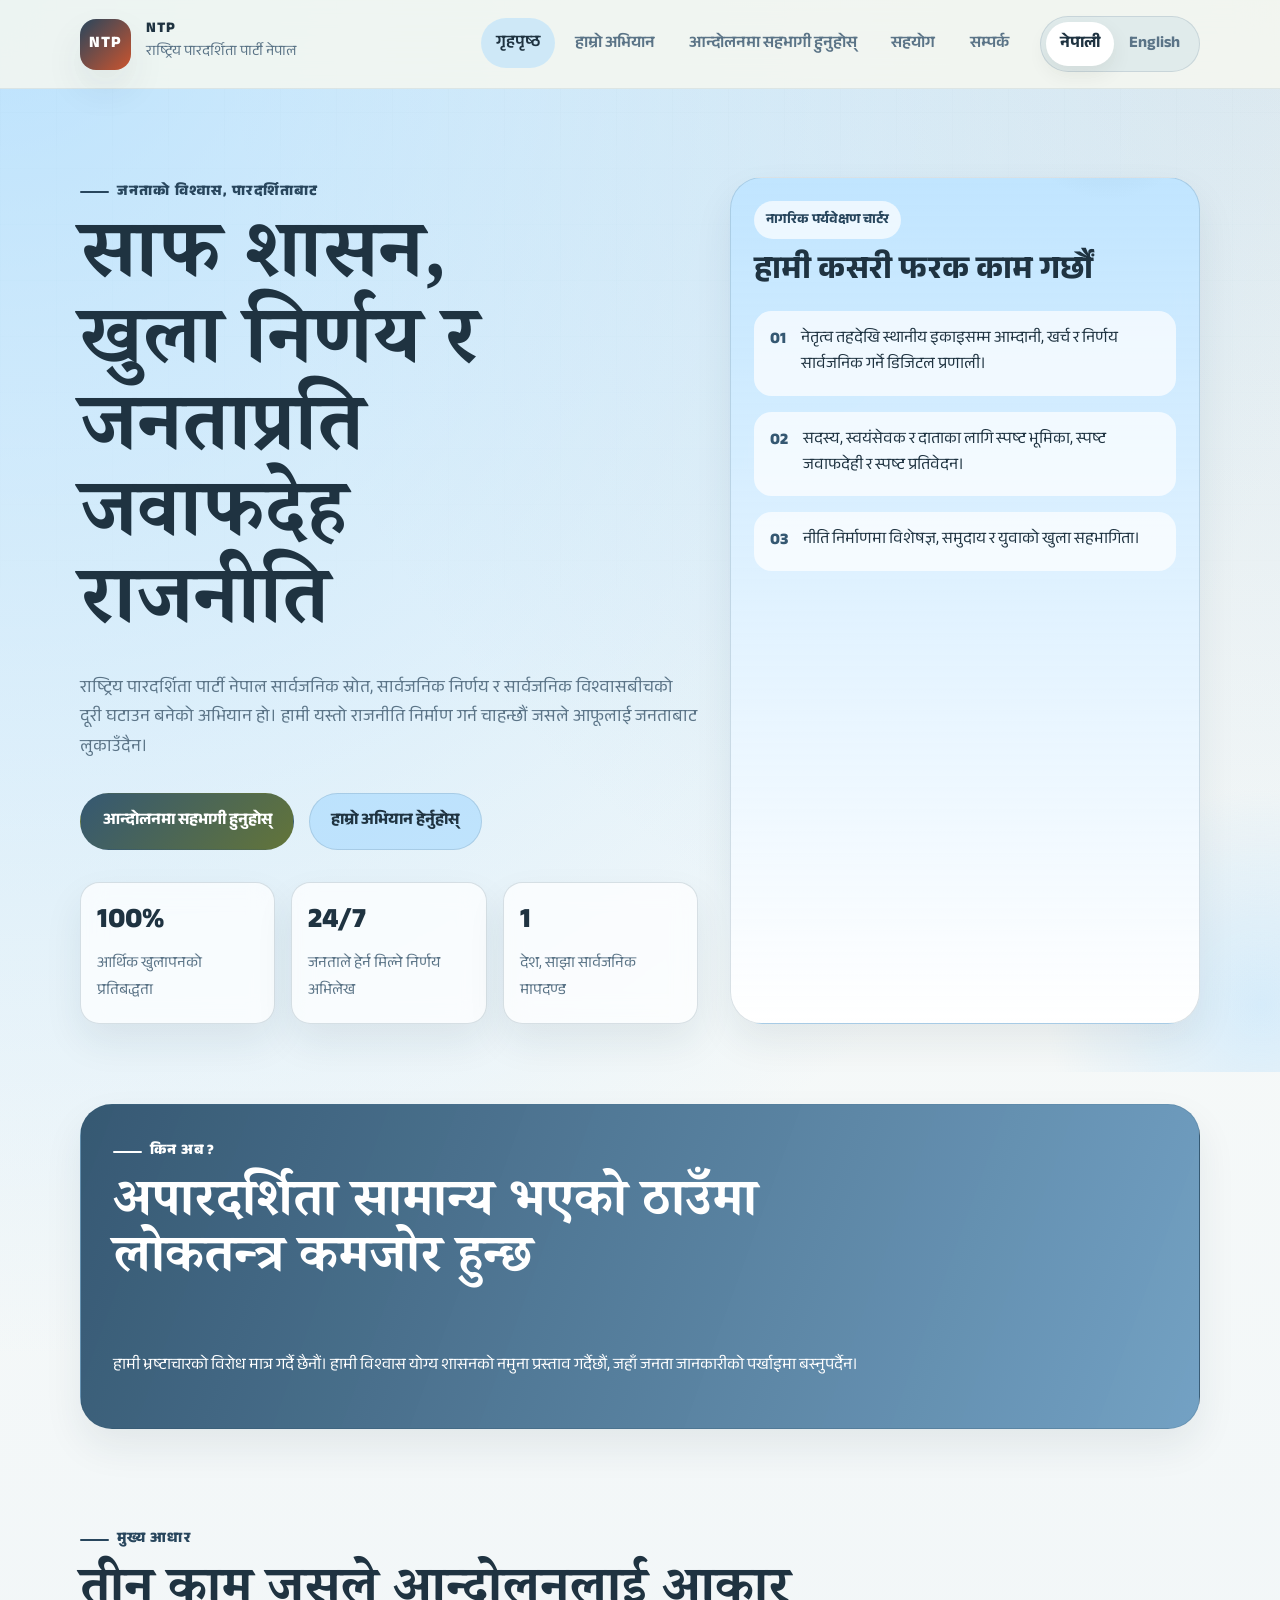
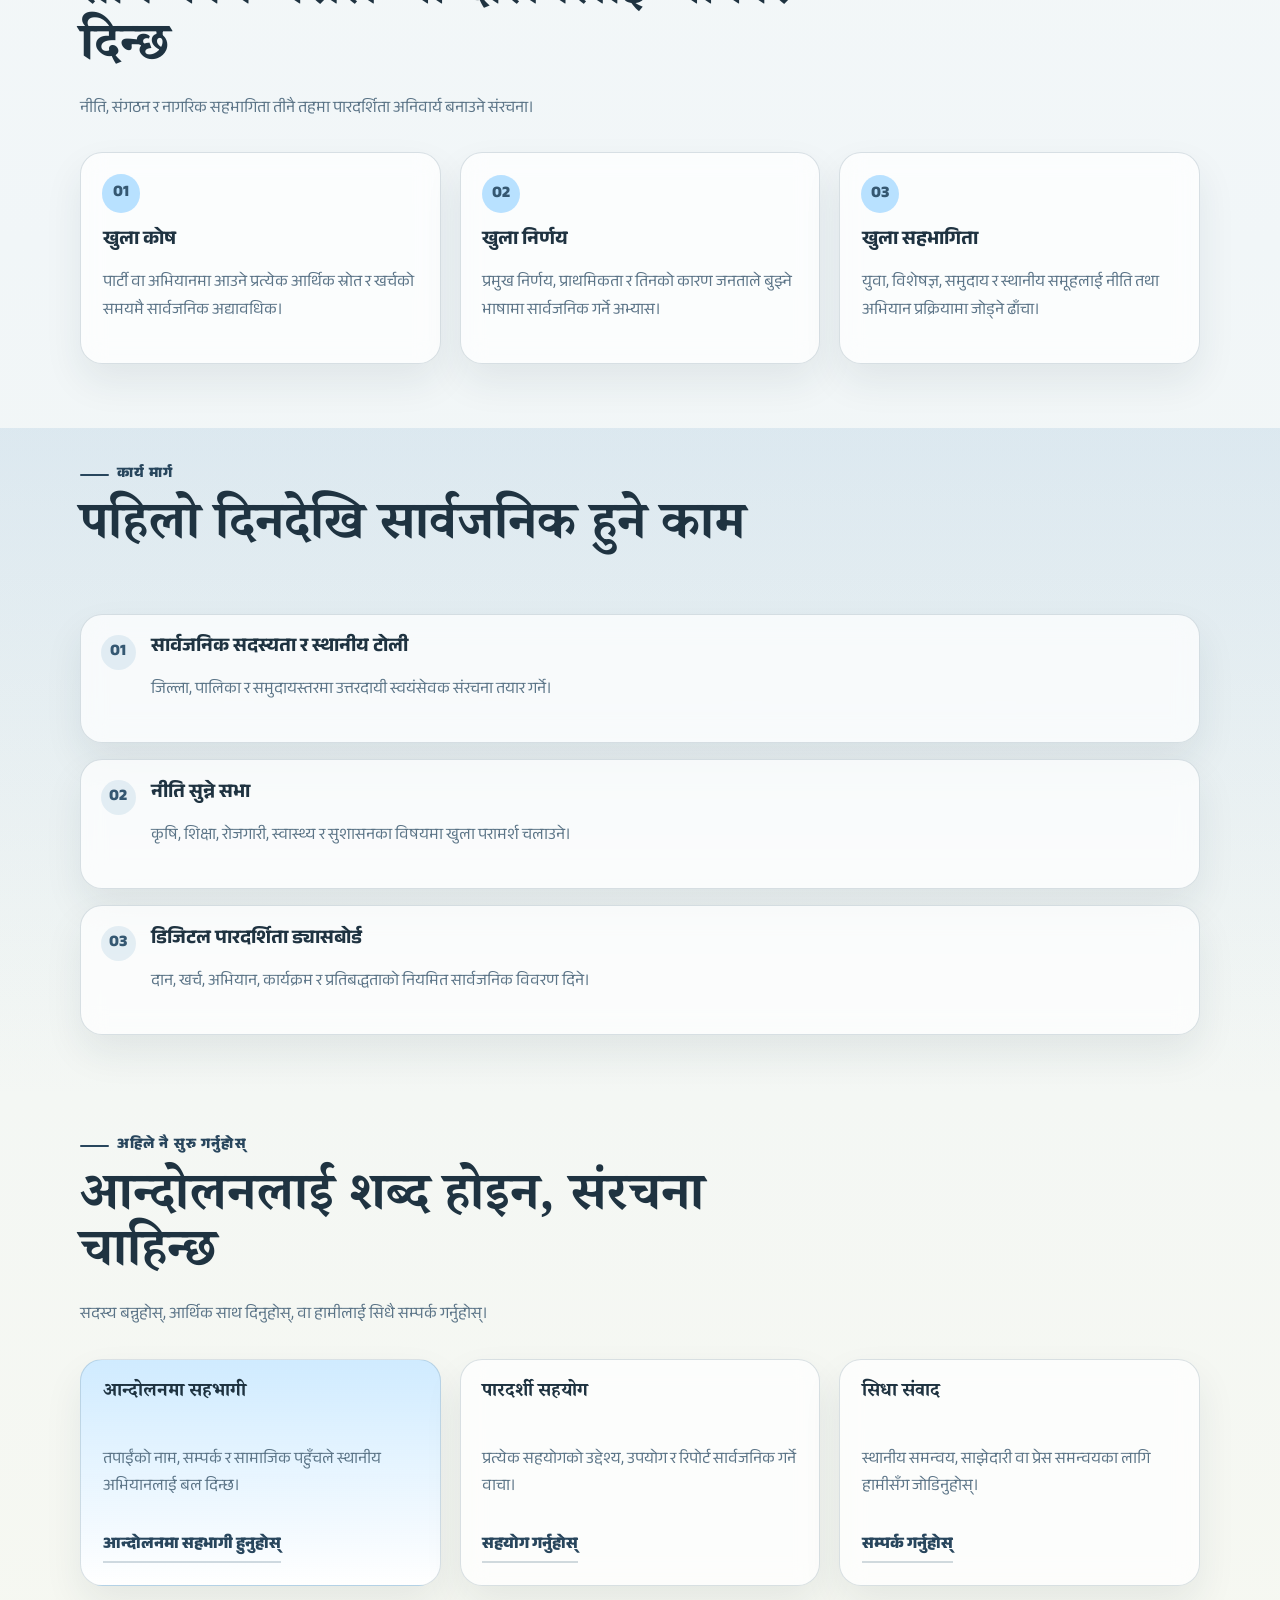
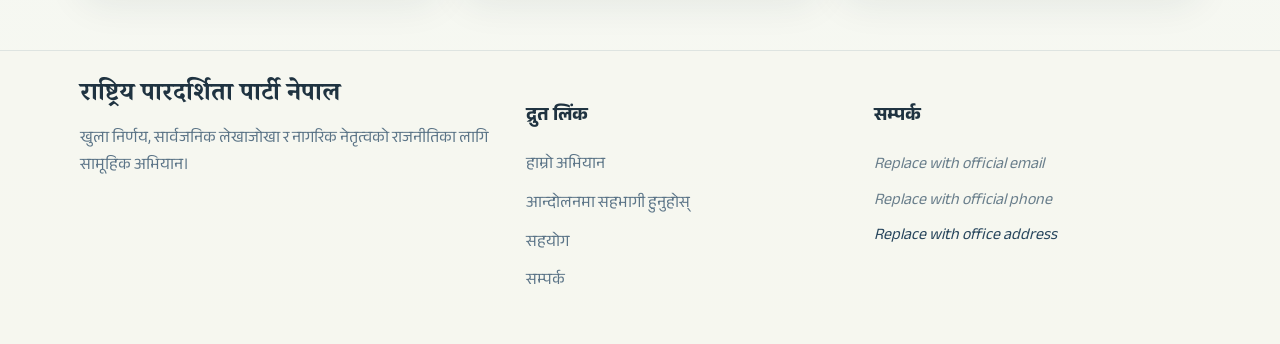
==== index.html @ 82934318 "Initial site build for National Transparency Party Nepal" ====
<!doctype html>
<html lang="ne">
  <head>
    <meta charset="utf-8">
    <meta name="viewport" content="width=device-width, initial-scale=1">
    <title>National Transparency Party Nepal</title>
    <meta
      name="description"
      content="National Transparency Party Nepal: a civic movement for transparent governance, public accountability, and citizen-led reform."
    >
    <link rel="preconnect" href="https://fonts.googleapis.com">
    <link rel="preconnect" href="https://fonts.gstatic.com" crossorigin>
    <link
      href="https://fonts.googleapis.com/css2?family=Anek+Devanagari:wght@400;500;600;700;800&family=Noto+Serif+Devanagari:wght@600;700&display=swap"
      rel="stylesheet"
    >
    <link rel="stylesheet" href="assets/css/styles.css">
    <script src="assets/js/site-config.js" defer></script>
    <script src="assets/js/site-content.js" defer></script>
    <script src="assets/js/site.js" defer></script>
  </head>
  <body data-page="home" data-page-title="pages.home">
    <header class="site-header">
      <div class="shell header-row">
        <a class="brand" href="index.html" aria-label="National Transparency Party Nepal">
          <span class="brand-mark">NTP</span>
          <span class="brand-text">
            <strong data-i18n="brand.short"></strong>
            <small data-i18n="brand.long"></small>
          </span>
        </a>

        <button
          class="nav-toggle"
          type="button"
          aria-expanded="false"
          aria-controls="site-nav"
          data-nav-toggle
        >
          <span></span>
          <span></span>
        </button>

        <nav class="site-nav" id="site-nav" aria-label="Primary">
          <a href="index.html" data-i18n="nav.home"></a>
          <a href="mission.html" data-i18n="nav.mission"></a>
          <a href="join.html" data-i18n="nav.join"></a>
          <a href="donation.html" data-i18n="nav.donation"></a>
          <a href="contact.html" data-i18n="nav.contact"></a>
        </nav>

        <div class="language-switch" aria-label="Language switcher">
          <button type="button" data-lang-switch="ne">नेपाली</button>
          <button type="button" data-lang-switch="en">English</button>
        </div>
      </div>
    </header>

    <main>
      <section class="hero hero-home">
        <div class="shell hero-grid">
          <div class="hero-copy">
            <span class="eyebrow" data-i18n="home.hero.kicker"></span>
            <h1 data-i18n="home.hero.title"></h1>
            <p class="hero-text" data-i18n="home.hero.description"></p>
            <div class="button-row">
              <a class="button button-primary" href="join.html" data-i18n="actions.join"></a>
              <a class="button button-secondary" href="mission.html" data-i18n="actions.mission"></a>
            </div>

            <div class="stat-grid">
              <article class="stat-card">
                <strong data-i18n="home.hero.statOneValue"></strong>
                <span data-i18n="home.hero.statOneLabel"></span>
              </article>
              <article class="stat-card">
                <strong data-i18n="home.hero.statTwoValue"></strong>
                <span data-i18n="home.hero.statTwoLabel"></span>
              </article>
              <article class="stat-card">
                <strong data-i18n="home.hero.statThreeValue"></strong>
                <span data-i18n="home.hero.statThreeLabel"></span>
              </article>
            </div>
          </div>

          <aside class="hero-panel">
            <span class="panel-tag" data-i18n="home.hero.panelLabel"></span>
            <h2 data-i18n="home.hero.panelTitle"></h2>
            <div class="panel-list">
              <div class="panel-item">
                <span class="panel-index">01</span>
                <p data-i18n="home.hero.panelItemOne"></p>
              </div>
              <div class="panel-item">
                <span class="panel-index">02</span>
                <p data-i18n="home.hero.panelItemTwo"></p>
              </div>
              <div class="panel-item">
                <span class="panel-index">03</span>
                <p data-i18n="home.hero.panelItemThree"></p>
              </div>
            </div>
          </aside>
        </div>
      </section>

      <section class="section manifesto-strip">
        <div class="shell manifesto-card">
          <div class="section-heading compact">
            <span class="eyebrow" data-i18n="home.manifesto.kicker"></span>
            <h2 data-i18n="home.manifesto.title"></h2>
          </div>
          <p class="manifesto-text" data-i18n="home.manifesto.description"></p>
        </div>
      </section>

      <section class="section">
        <div class="shell">
          <div class="section-heading">
            <span class="eyebrow" data-i18n="home.pillars.kicker"></span>
            <h2 data-i18n="home.pillars.title"></h2>
            <p data-i18n="home.pillars.description"></p>
          </div>

          <div class="card-grid">
            <article class="info-card">
              <span class="card-badge">01</span>
              <h3 data-i18n="home.pillars.cardOneTitle"></h3>
              <p data-i18n="home.pillars.cardOneDescription"></p>
            </article>
            <article class="info-card">
              <span class="card-badge">02</span>
              <h3 data-i18n="home.pillars.cardTwoTitle"></h3>
              <p data-i18n="home.pillars.cardTwoDescription"></p>
            </article>
            <article class="info-card">
              <span class="card-badge">03</span>
              <h3 data-i18n="home.pillars.cardThreeTitle"></h3>
              <p data-i18n="home.pillars.cardThreeDescription"></p>
            </article>
          </div>
        </div>
      </section>

      <section class="section section-soft">
        <div class="shell roadmap-layout">
          <div class="section-heading compact">
            <span class="eyebrow" data-i18n="home.roadmap.kicker"></span>
            <h2 data-i18n="home.roadmap.title"></h2>
          </div>

          <div class="timeline">
            <article class="timeline-step">
              <span class="timeline-index">01</span>
              <h3 data-i18n="home.roadmap.stepOneTitle"></h3>
              <p data-i18n="home.roadmap.stepOneDescription"></p>
            </article>
            <article class="timeline-step">
              <span class="timeline-index">02</span>
              <h3 data-i18n="home.roadmap.stepTwoTitle"></h3>
              <p data-i18n="home.roadmap.stepTwoDescription"></p>
            </article>
            <article class="timeline-step">
              <span class="timeline-index">03</span>
              <h3 data-i18n="home.roadmap.stepThreeTitle"></h3>
              <p data-i18n="home.roadmap.stepThreeDescription"></p>
            </article>
          </div>
        </div>
      </section>

      <section class="section">
        <div class="shell">
          <div class="section-heading compact">
            <span class="eyebrow" data-i18n="home.cta.kicker"></span>
            <h2 data-i18n="home.cta.title"></h2>
            <p data-i18n="home.cta.description"></p>
          </div>

          <div class="cta-grid">
            <article class="cta-card cta-card-primary">
              <h3 data-i18n="home.cta.joinTitle"></h3>
              <p data-i18n="home.cta.joinDescription"></p>
              <a href="join.html" data-i18n="actions.join"></a>
            </article>
            <article class="cta-card">
              <h3 data-i18n="home.cta.donationTitle"></h3>
              <p data-i18n="home.cta.donationDescription"></p>
              <a href="donation.html" data-i18n="actions.donate"></a>
            </article>
            <article class="cta-card">
              <h3 data-i18n="home.cta.contactTitle"></h3>
              <p data-i18n="home.cta.contactDescription"></p>
              <a href="contact.html" data-i18n="actions.contact"></a>
            </article>
          </div>
        </div>
      </section>
    </main>

    <footer class="site-footer">
      <div class="shell footer-grid">
        <div>
          <h2 data-i18n="brand.long"></h2>
          <p data-i18n="footer.tagline"></p>
        </div>

        <div>
          <h3 data-i18n="footer.quickLinksTitle"></h3>
          <ul class="footer-links">
            <li><a href="mission.html" data-i18n="nav.mission"></a></li>
            <li><a href="join.html" data-i18n="nav.join"></a></li>
            <li><a href="donation.html" data-i18n="nav.donation"></a></li>
            <li><a href="contact.html" data-i18n="nav.contact"></a></li>
          </ul>
        </div>

        <div>
          <h3 data-i18n="footer.contactTitle"></h3>
          <ul class="footer-links footer-links-compact">
            <li>
              <a href="#" data-config="organization.email" data-config-type="email"></a>
            </li>
            <li>
              <a href="#" data-config="organization.phone" data-config-type="tel"></a>
            </li>
            <li>
              <span data-config="organization.address"></span>
            </li>
          </ul>
        </div>
      </div>
    </footer>
  </body>
</html>
---- assets/css/styles.css ----
:root {
  --primary: #355872;
  --secondary: #7aaace;
  --accent-gold: #9cd5ff;
  --accent-red: #28465d;
  --ink: #1f3341;
  --muted: #5b7487;
  --surface: #f7f8f0;
  --surface-soft: #eef5f8;
  --surface-strong: #dfeef7;
  --border: rgba(53, 88, 114, 0.18);
  --shadow: 0 24px 60px rgba(31, 51, 65, 0.12);
  --shadow-soft: 0 18px 38px rgba(31, 51, 65, 0.08);
  --radius-xl: 32px;
  --radius-lg: 22px;
  --radius-md: 16px;
  --radius-sm: 12px;
  --shell-width: min(1120px, calc(100% - 2rem));
}

*,
*::before,
*::after {
  box-sizing: border-box;
}

html {
  scroll-behavior: smooth;
}

body {
  margin: 0;
  min-height: 100vh;
  font-family: "Anek Devanagari", sans-serif;
  color: var(--ink);
  background:
    radial-gradient(circle at top left, rgba(156, 213, 255, 0.66), transparent 36%),
    radial-gradient(circle at top right, rgba(122, 170, 206, 0.24), transparent 28%),
    linear-gradient(180deg, #fbfcf9 0%, #f1f6f8 52%, #f7f8f0 100%);
}

body::before {
  content: "";
  position: fixed;
  inset: 0;
  pointer-events: none;
  background-image:
    linear-gradient(rgba(53, 88, 114, 0.035) 1px, transparent 1px),
    linear-gradient(90deg, rgba(53, 88, 114, 0.035) 1px, transparent 1px);
  background-size: 56px 56px;
  mask-image: linear-gradient(180deg, rgba(0, 0, 0, 0.35), transparent 78%);
}

img {
  max-width: 100%;
  display: block;
}

a {
  color: inherit;
  text-decoration: none;
}

button,
input,
textarea,
select {
  font: inherit;
}

.shell {
  width: var(--shell-width);
  margin: 0 auto;
}

.site-header {
  position: sticky;
  top: 0;
  z-index: 30;
  backdrop-filter: blur(18px);
  background: rgba(247, 248, 240, 0.82);
  border-bottom: 1px solid rgba(53, 88, 114, 0.1);
}

.header-row {
  display: flex;
  align-items: center;
  justify-content: space-between;
  gap: 1rem;
  padding: 1rem 0;
}

.brand {
  display: inline-flex;
  align-items: center;
  gap: 0.9rem;
  min-width: 0;
}

.brand-mark {
  display: inline-grid;
  place-items: center;
  width: 3.2rem;
  height: 3.2rem;
  border-radius: 1rem;
  color: white;
  font-weight: 800;
  letter-spacing: 0.08em;
  background:
    linear-gradient(135deg, var(--accent-red), #cb542e),
    var(--accent-red);
  box-shadow: var(--shadow-soft);
}

.brand-text {
  display: grid;
  gap: 0.12rem;
}

.brand-text strong {
  font-size: 0.92rem;
  font-weight: 800;
  line-height: 1;
  letter-spacing: 0.08em;
}

.brand-text small {
  color: var(--muted);
  font-size: 0.9rem;
}

.site-nav {
  display: flex;
  align-items: center;
  gap: 0.25rem;
  margin-left: auto;
}

.site-nav a {
  padding: 0.72rem 0.95rem;
  border-radius: 999px;
  color: var(--muted);
  font-weight: 600;
  transition: background-color 160ms ease, color 160ms ease, transform 160ms ease;
}

.site-nav a:hover,
.site-nav a:focus-visible,
.site-nav a.is-current {
  color: var(--ink);
  background: rgba(156, 213, 255, 0.4);
  transform: translateY(-1px);
}

.language-switch {
  display: inline-flex;
  padding: 0.3rem;
  border-radius: 999px;
  background: rgba(122, 170, 206, 0.14);
  border: 1px solid rgba(53, 88, 114, 0.14);
}

.language-switch button {
  border: 0;
  border-radius: 999px;
  padding: 0.55rem 0.9rem;
  background: transparent;
  color: var(--muted);
  cursor: pointer;
  font-weight: 700;
  transition: background-color 160ms ease, color 160ms ease;
}

.language-switch button.is-active {
  background: white;
  color: var(--ink);
  box-shadow: 0 8px 20px rgba(34, 40, 18, 0.08);
}

.nav-toggle {
  display: none;
  width: 3rem;
  height: 3rem;
  padding: 0;
  border: 0;
  border-radius: 999px;
  background: rgba(122, 170, 206, 0.18);
  cursor: pointer;
}

.nav-toggle span {
  display: block;
  width: 1.15rem;
  height: 2px;
  margin: 0.34rem auto;
  background: var(--ink);
  border-radius: 999px;
}

.hero,
.page-hero {
  position: relative;
  overflow: clip;
}

.hero::before,
.page-hero::before {
  content: "";
  position: absolute;
  inset: auto -16% -16% auto;
  width: 28rem;
  height: 28rem;
  border-radius: 50%;
  background: radial-gradient(circle, rgba(156, 213, 255, 0.34) 0%, transparent 68%);
}

.hero-home {
  padding: 5.5rem 0 3rem;
}

.hero-grid {
  display: grid;
  grid-template-columns: minmax(0, 1.25fr) minmax(280px, 0.95fr);
  align-items: stretch;
  gap: 2rem;
}

.hero-copy,
.hero-panel,
.manifesto-card,
.callout-banner,
.promise-panel,
.detail-panel,
.contact-sidebar,
.form-shell {
  position: relative;
  z-index: 1;
}

.eyebrow {
  display: inline-flex;
  align-items: center;
  gap: 0.5rem;
  margin-bottom: 1rem;
  color: var(--accent-red);
  font-size: 0.9rem;
  font-weight: 800;
  letter-spacing: 0.08em;
  text-transform: uppercase;
}

.eyebrow::before {
  content: "";
  width: 1.8rem;
  height: 2px;
  border-radius: 999px;
  background: currentColor;
}

.hero h1,
.page-hero h1,
.section-heading h2,
.manifesto-card h2,
.cta-card h3,
.callout-banner h2,
.site-footer h2,
.detail-panel h2,
.promise-panel h2 {
  margin: 0;
  font-family: "Noto Serif Devanagari", serif;
  font-weight: 700;
  line-height: 1.06;
}

.hero h1 {
  max-width: 11ch;
  font-size: clamp(2.9rem, 7vw, 5.1rem);
}

.hero-text,
.page-hero p,
.section-heading p,
.info-card p,
.timeline-step p,
.cta-card p,
.pledge-card p,
.detail-item p,
.detail-item a,
.mini-list p,
.form-note,
.status-message,
.site-footer p,
.footer-links a,
.footer-links span {
  color: var(--muted);
  line-height: 1.72;
}

.hero-text {
  max-width: 62ch;
  margin: 1.35rem 0 0;
  font-size: 1.08rem;
}

.button-row,
.form-actions {
  display: flex;
  flex-wrap: wrap;
  gap: 0.9rem;
  align-items: center;
  margin-top: 1.8rem;
}

.button {
  display: inline-flex;
  align-items: center;
  justify-content: center;
  min-height: 3.25rem;
  padding: 0.9rem 1.35rem;
  border-radius: 999px;
  border: 1px solid transparent;
  font-weight: 700;
  transition: transform 180ms ease, box-shadow 180ms ease, background-color 180ms ease;
}

.button:hover,
.button:focus-visible {
  transform: translateY(-2px);
  box-shadow: 0 14px 28px rgba(42, 44, 28, 0.14);
}

.button-primary {
  color: white;
  background: linear-gradient(135deg, var(--primary), #637539);
}

.button-secondary {
  color: var(--ink);
  background: rgba(156, 213, 255, 0.52);
  border-color: rgba(53, 88, 114, 0.16);
}

.stat-grid {
  display: grid;
  grid-template-columns: repeat(3, minmax(0, 1fr));
  gap: 1rem;
  margin-top: 2rem;
}

.stat-card,
.hero-panel,
.manifesto-card,
.info-card,
.timeline-step,
.cta-card,
.pledge-card,
.detail-panel,
.contact-sidebar,
.callout-banner,
.join-form,
.form-note-card {
  background: rgba(255, 255, 255, 0.72);
  border: 1px solid var(--border);
  box-shadow: var(--shadow-soft);
  backdrop-filter: blur(12px);
}

.stat-card {
  padding: 1rem 1rem 1.1rem;
  border-radius: 1.2rem;
}

.stat-card strong {
  display: block;
  margin-bottom: 0.28rem;
  font-size: 1.75rem;
  font-weight: 800;
}

.stat-card span {
  color: var(--muted);
  font-size: 0.95rem;
}

.hero-panel {
  border-radius: var(--radius-xl);
  padding: 1.45rem;
  overflow: hidden;
  background:
    linear-gradient(180deg, rgba(156, 213, 255, 0.62), rgba(255, 255, 255, 0.92)),
    rgba(255, 255, 255, 0.92);
}

.hero-panel::after {
  content: "";
  position: absolute;
  inset: -20% auto auto 60%;
  width: 12rem;
  height: 12rem;
  border-radius: 50%;
  background: radial-gradient(circle, rgba(53, 88, 114, 0.14) 0%, transparent 70%);
}

.panel-tag {
  display: inline-flex;
  padding: 0.45rem 0.75rem;
  border-radius: 999px;
  background: rgba(255, 255, 255, 0.68);
  color: var(--accent-red);
  font-size: 0.85rem;
  font-weight: 700;
}

.hero-panel h2 {
  margin: 1rem 0 1.2rem;
  font-size: 2rem;
  line-height: 1.15;
}

.panel-list {
  display: grid;
  gap: 1rem;
}

.panel-item {
  display: grid;
  grid-template-columns: auto 1fr;
  gap: 0.9rem;
  align-items: start;
  padding: 1rem;
  border-radius: 1.1rem;
  background: rgba(255, 255, 255, 0.7);
}

.panel-index {
  color: var(--primary);
  font-weight: 800;
}

.panel-item p {
  margin: 0;
  line-height: 1.65;
}

.section,
.page-hero {
  padding: 2rem 0 4rem;
}

.page-hero {
  padding-top: 4.5rem;
}

.page-hero-shell {
  max-width: 760px;
}

.page-hero h1 {
  font-size: clamp(2.6rem, 6vw, 4.35rem);
}

.page-hero p {
  margin-top: 1.2rem;
  font-size: 1.06rem;
}

.manifesto-card,
.callout-banner,
.promise-panel {
  border-radius: var(--radius-xl);
  padding: clamp(1.4rem, 3vw, 2rem);
}

.manifesto-card {
  display: grid;
  gap: 1rem;
  background:
    linear-gradient(110deg, rgba(53, 88, 114, 0.95), rgba(122, 170, 206, 0.88)),
    rgba(53, 88, 114, 0.92);
  color: white;
}

.manifesto-card .eyebrow,
.manifesto-card .manifesto-text,
.manifesto-card h2 {
  color: white;
}

.section-soft {
  background:
    linear-gradient(180deg, rgba(122, 170, 206, 0.18), rgba(255, 255, 255, 0)),
    transparent;
}

.section-heading {
  max-width: 760px;
  margin-bottom: 1.8rem;
}

.section-heading.compact {
  max-width: 680px;
}

.section-heading h2 {
  font-size: clamp(2rem, 5vw, 3.3rem);
}

.card-grid,
.cta-grid,
.promise-grid,
.social-grid {
  display: grid;
  gap: 1.2rem;
}

.card-grid {
  grid-template-columns: repeat(3, minmax(0, 1fr));
}

.card-grid-wide {
  grid-template-columns: repeat(2, minmax(0, 1fr));
}

.info-card,
.cta-card,
.pledge-card {
  border-radius: var(--radius-lg);
  padding: 1.35rem;
}

.card-badge {
  display: inline-grid;
  place-items: center;
  width: 2.4rem;
  height: 2.4rem;
  margin-bottom: 1rem;
  border-radius: 999px;
  background: rgba(156, 213, 255, 0.7);
  color: var(--primary);
  font-weight: 800;
}

.info-card h3,
.timeline-step h3,
.cta-card h3,
.pledge-card h3,
.detail-panel h3,
.contact-sidebar h3,
.form-note-card h3 {
  margin: 0 0 0.65rem;
  font-size: 1.2rem;
  line-height: 1.3;
}

.roadmap-layout {
  display: grid;
  gap: 1.6rem;
}

.timeline {
  display: grid;
  gap: 1rem;
}

.timeline-step {
  position: relative;
  border-radius: var(--radius-lg);
  padding: 1.35rem 1.35rem 1.35rem 4.4rem;
}

.timeline-index {
  position: absolute;
  top: 1.25rem;
  left: 1.25rem;
  display: inline-grid;
  place-items: center;
  width: 2.2rem;
  height: 2.2rem;
  border-radius: 999px;
  background: rgba(122, 170, 206, 0.18);
  color: var(--primary);
  font-weight: 800;
}

.cta-grid {
  grid-template-columns: repeat(3, minmax(0, 1fr));
}

.cta-card {
  display: grid;
  gap: 0.9rem;
  align-content: start;
}

.cta-card a {
  width: fit-content;
  padding-bottom: 0.12rem;
  border-bottom: 2px solid rgba(53, 88, 114, 0.22);
  color: var(--accent-red);
  font-weight: 800;
}

.cta-card-primary {
  background:
    linear-gradient(180deg, rgba(156, 213, 255, 0.48), rgba(255, 255, 255, 0.92)),
    white;
}

.promise-grid {
  grid-template-columns: repeat(3, minmax(0, 1fr));
  margin-top: 1.5rem;
}

.pledge-card {
  background: rgba(255, 253, 246, 0.76);
}

.callout-banner {
  display: grid;
  grid-template-columns: minmax(0, 1fr) auto;
  align-items: center;
  gap: 1.5rem;
}

.contact-grid {
  display: grid;
  grid-template-columns: minmax(0, 1.1fr) minmax(280px, 0.85fr);
  gap: 1.25rem;
}

.detail-panel,
.contact-sidebar {
  border-radius: var(--radius-xl);
  padding: 1.45rem;
}

.detail-list,
.mini-list {
  display: grid;
  gap: 1rem;
}

.detail-item {
  padding: 1rem 0;
  border-bottom: 1px solid rgba(53, 88, 114, 0.12);
}

.detail-item:last-child {
  border-bottom: 0;
  padding-bottom: 0;
}

.detail-item span,
.mini-list strong {
  display: block;
  margin-bottom: 0.35rem;
  color: var(--ink);
  font-weight: 700;
}

.detail-item a,
.social-grid a {
  color: var(--accent-red);
  font-weight: 700;
}

.social-grid {
  grid-template-columns: repeat(2, minmax(0, 1fr));
  margin-top: 1rem;
}

.social-grid a {
  display: inline-flex;
  align-items: center;
  justify-content: center;
  min-height: 3rem;
  border-radius: 999px;
  padding: 0.75rem 1rem;
  background: rgba(156, 213, 255, 0.34);
  border: 1px solid rgba(53, 88, 114, 0.14);
}

.info-card-accent {
  background:
    linear-gradient(180deg, rgba(156, 213, 255, 0.56), rgba(255, 255, 255, 0.88)),
    white;
}

.form-shell {
  display: grid;
  grid-template-columns: minmax(0, 1.25fr) minmax(280px, 0.82fr);
  gap: 1.2rem;
  align-items: start;
  border-radius: var(--radius-xl);
  padding: clamp(1.3rem, 3vw, 2rem);
}

.join-form {
  border-radius: var(--radius-lg);
  padding: 1.35rem;
}

.field-grid {
  display: grid;
  grid-template-columns: repeat(2, minmax(0, 1fr));
  gap: 1rem;
}

.field {
  display: grid;
  gap: 0.5rem;
}

.field span,
.consent-row span {
  font-weight: 700;
}

.field input {
  width: 100%;
  min-height: 3.25rem;
  padding: 0.9rem 1rem;
  border-radius: var(--radius-sm);
  border: 1px solid rgba(53, 88, 114, 0.24);
  background: rgba(255, 255, 255, 0.88);
  transition: border-color 140ms ease, box-shadow 140ms ease, background-color 140ms ease;
}

.field input:focus,
.field input:focus-visible {
  outline: none;
  border-color: rgba(53, 88, 114, 0.55);
  box-shadow: 0 0 0 4px rgba(156, 213, 255, 0.28);
  background: white;
}

.consent-row {
  display: flex;
  align-items: flex-start;
  gap: 0.75rem;
  margin-top: 1.15rem;
}

.consent-row input {
  margin-top: 0.28rem;
}

.form-note {
  margin: 0;
  max-width: 30rem;
}

.status-message {
  min-height: 1.5rem;
  margin: 1rem 0 0;
  font-weight: 600;
}

.status-message[data-state="success"] {
  color: #25613d;
}

.status-message[data-state="error"] {
  color: var(--accent-red);
}

.status-message[data-state="loading"] {
  color: var(--primary);
}

.form-note-card {
  border-radius: var(--radius-lg);
  padding: 1.35rem;
}

.placeholder-value {
  color: var(--accent-red) !important;
  font-style: italic;
}

.is-disabled-link {
  opacity: 0.68;
  pointer-events: none;
}

.site-footer {
  padding: 2rem 0 3rem;
  border-top: 1px solid rgba(53, 88, 114, 0.12);
  background: rgba(247, 248, 240, 0.9);
}

.footer-grid {
  display: grid;
  grid-template-columns: minmax(0, 1.3fr) repeat(2, minmax(220px, 1fr));
  gap: 1.4rem;
}

.site-footer h2 {
  font-size: 1.6rem;
}

.footer-links {
  display: grid;
  gap: 0.7rem;
  padding: 0;
  margin: 1rem 0 0;
  list-style: none;
}

.footer-links-compact {
  gap: 0.5rem;
}

@media (max-width: 980px) {
  .header-row {
    flex-wrap: wrap;
  }

  .nav-toggle {
    display: inline-block;
    margin-left: auto;
  }

  .site-nav {
    display: none;
    width: 100%;
    margin-left: 0;
    padding-top: 0.35rem;
    flex-direction: column;
    align-items: stretch;
  }

  body.nav-open .site-nav {
    display: flex;
  }

  .site-nav a {
    padding: 0.8rem 1rem;
  }

  .language-switch {
    margin-left: auto;
  }

  .hero-grid,
  .contact-grid,
  .form-shell,
  .callout-banner,
  .footer-grid {
    grid-template-columns: 1fr;
  }

  .card-grid,
  .cta-grid,
  .promise-grid {
    grid-template-columns: repeat(2, minmax(0, 1fr));
  }
}

@media (max-width: 720px) {
  .hero-home {
    padding-top: 4.5rem;
  }

  .hero h1 {
    max-width: 12ch;
  }

  .stat-grid,
  .card-grid,
  .card-grid-wide,
  .cta-grid,
  .promise-grid,
  .field-grid,
  .social-grid {
    grid-template-columns: 1fr;
  }

  .callout-banner {
    align-items: start;
  }

  .header-row {
    gap: 0.75rem;
  }

  .brand {
    width: 100%;
  }

  .language-switch {
    order: 4;
    margin-left: 0;
  }
}
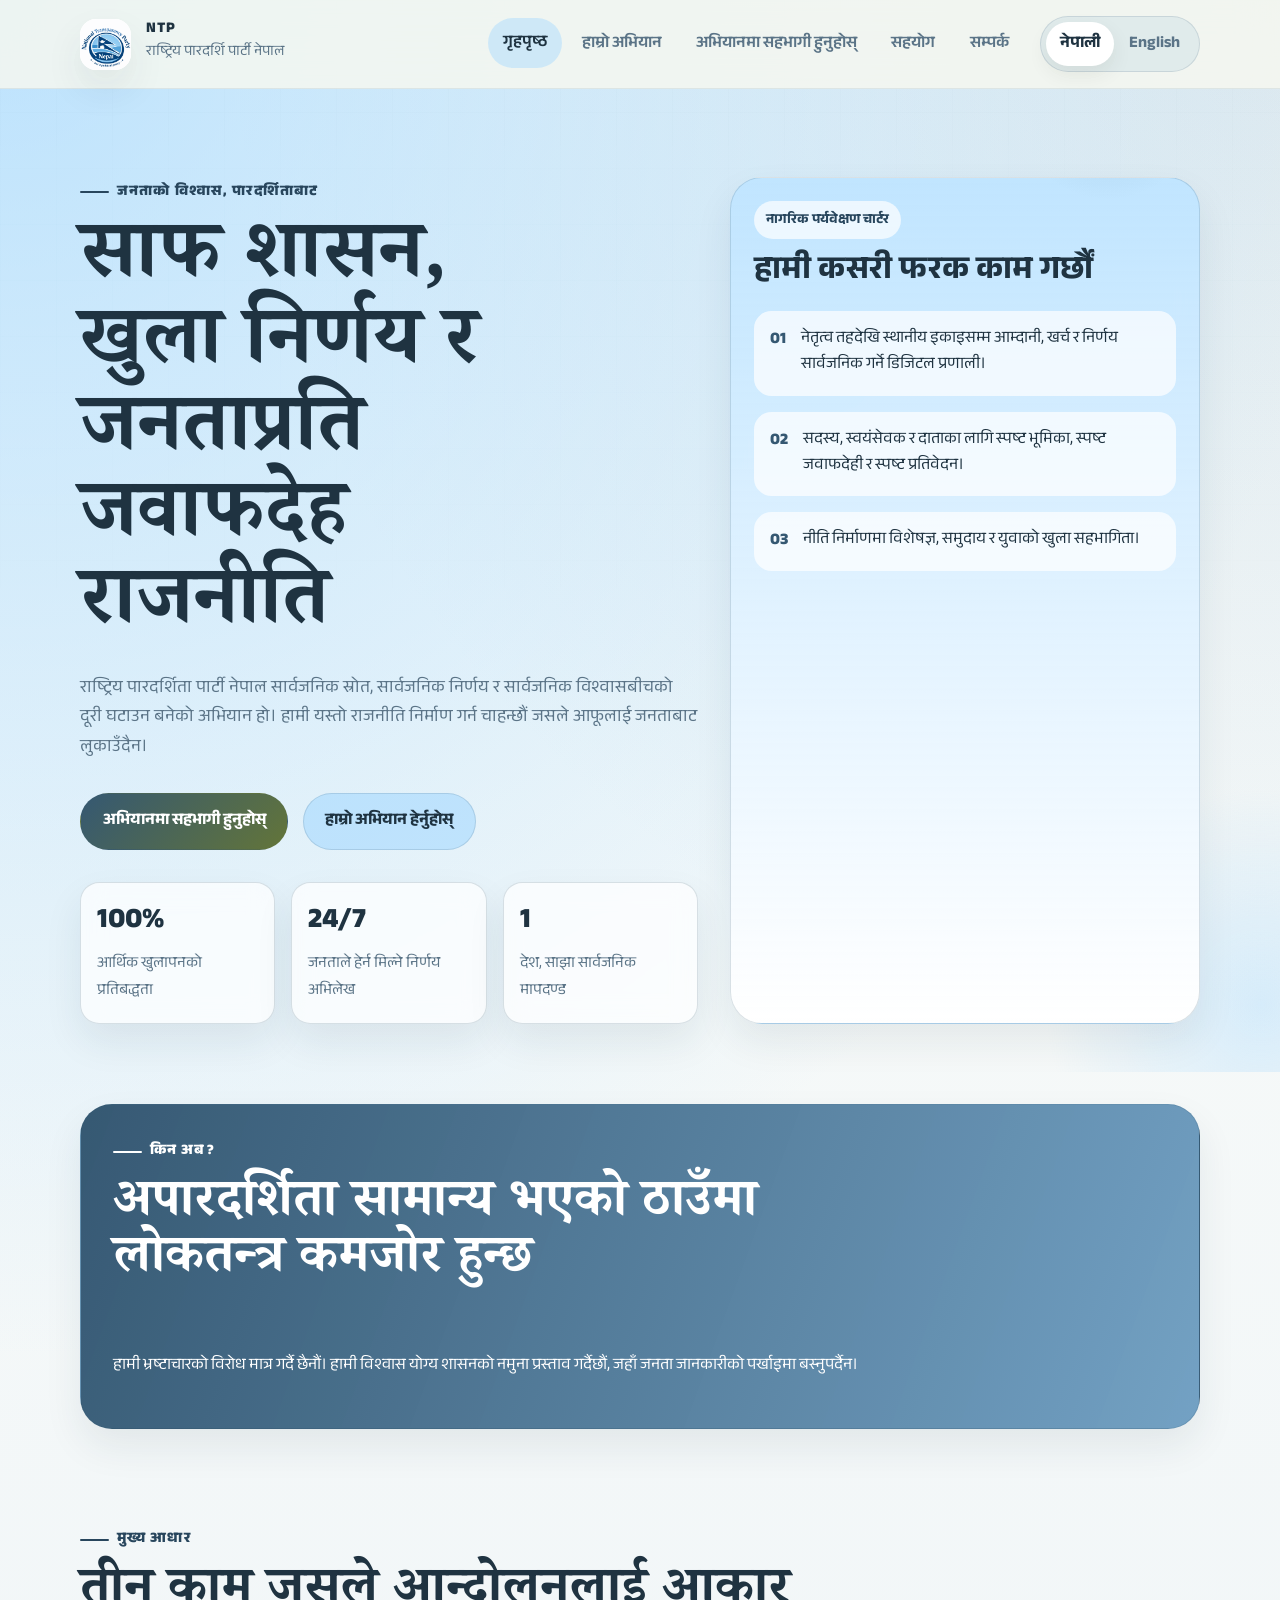
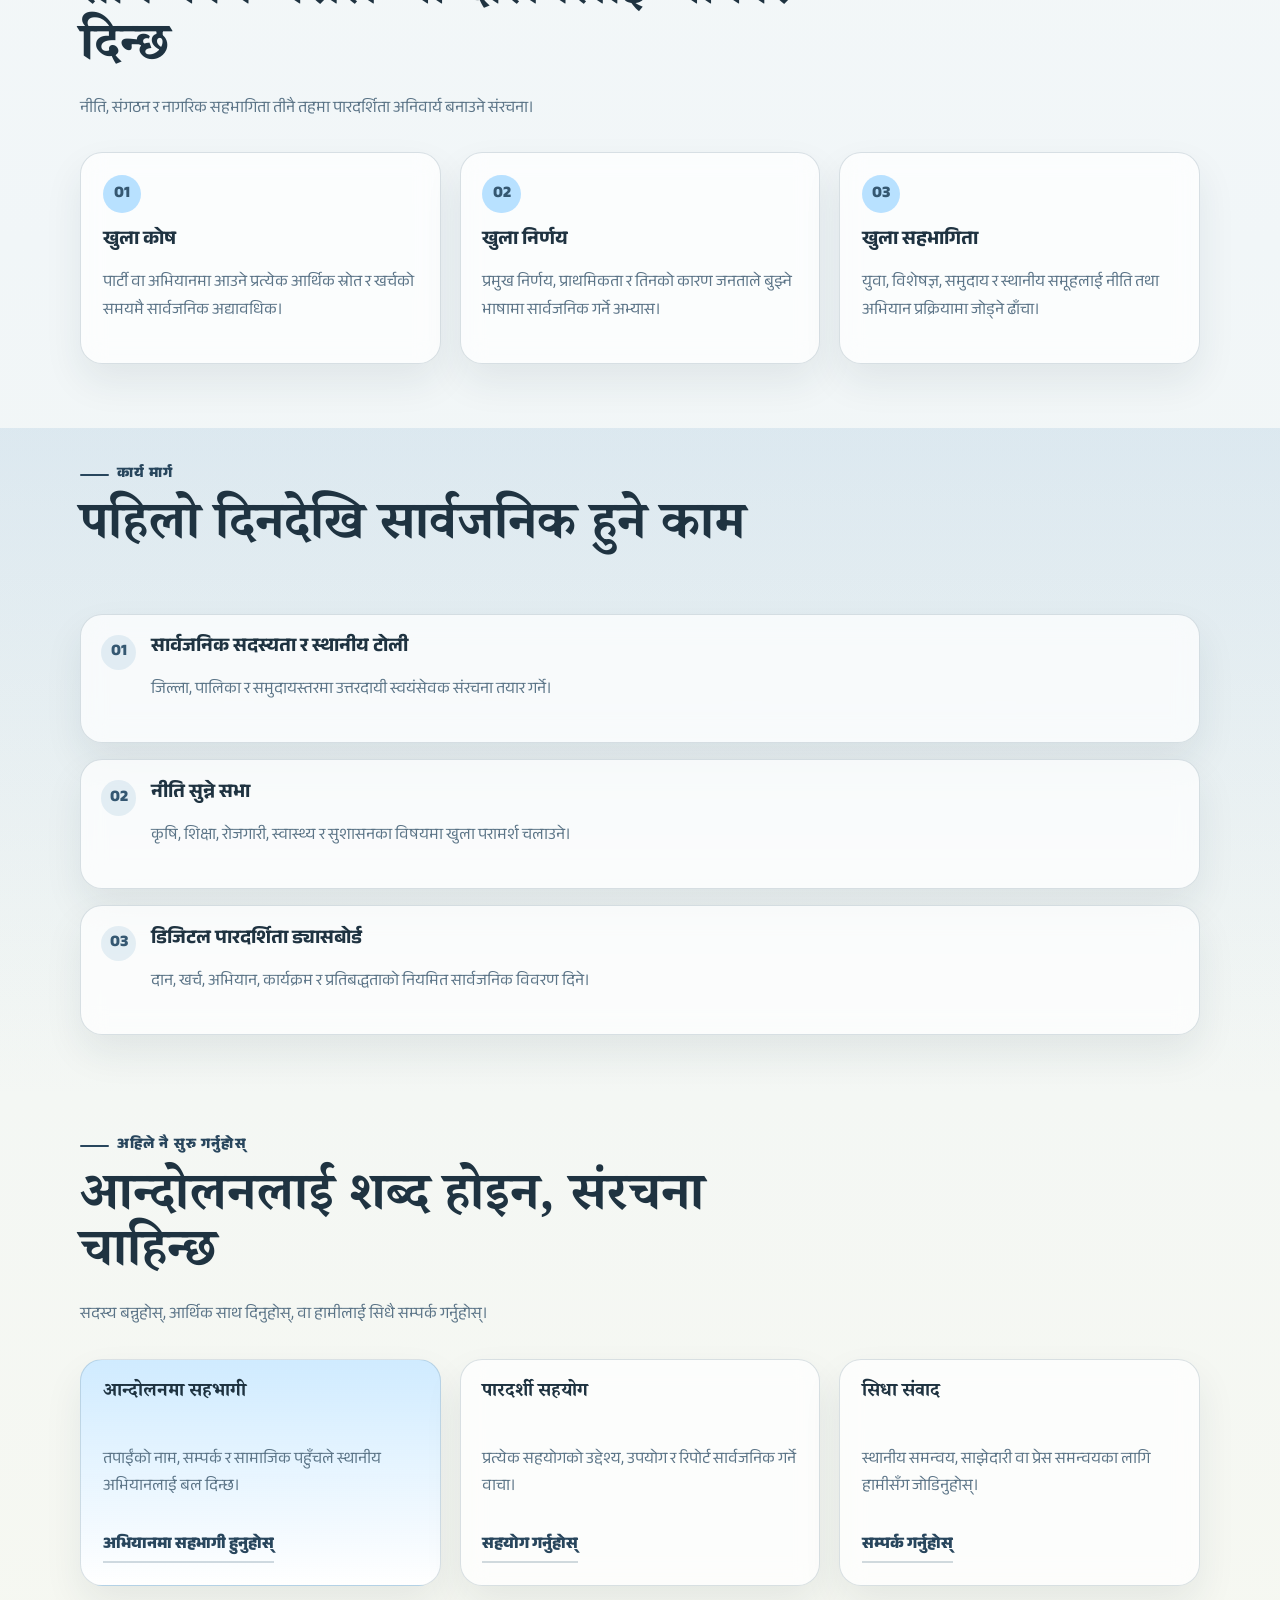
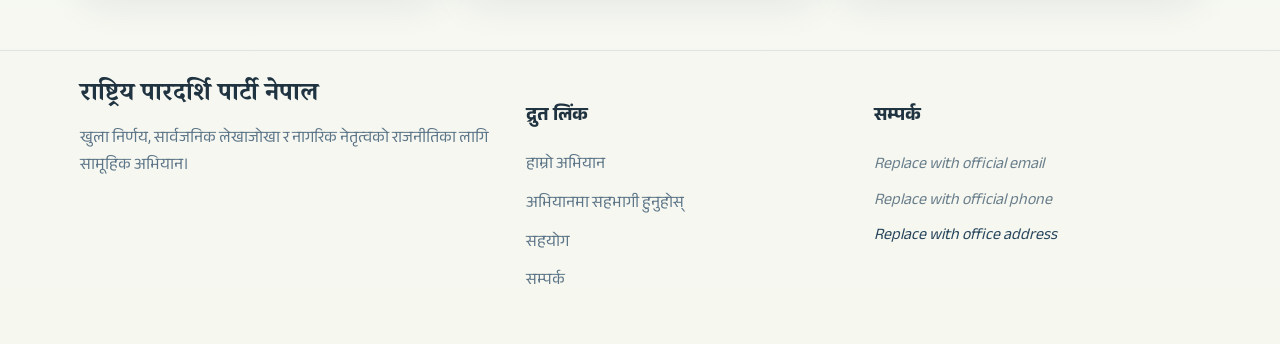
==== commit e43664ff: "Update info" ====
--- a/index.html
+++ b/index.html
@@ -8,6 +8,8 @@
       name="description"
       content="National Transparency Party Nepal: a civic movement for transparent governance, public accountability, and citizen-led reform."
     >
+    <link rel="icon" type="image/png" href="assets/logo.png">
+    <link rel="apple-touch-icon" href="assets/logo.png">
     <link rel="preconnect" href="https://fonts.googleapis.com">
     <link rel="preconnect" href="https://fonts.gstatic.com" crossorigin>
     <link
@@ -23,7 +25,7 @@
     <header class="site-header">
       <div class="shell header-row">
         <a class="brand" href="index.html" aria-label="National Transparency Party Nepal">
-          <span class="brand-mark">NTP</span>
+          <img class="brand-mark" src="assets/logo.png" alt="" width="1024" height="1024">
           <span class="brand-text">
             <strong data-i18n="brand.short"></strong>
             <small data-i18n="brand.long"></small>
--- a/assets/css/styles.css
+++ b/assets/css/styles.css
@@ -98,17 +98,12 @@
 }
 
 .brand-mark {
-  display: inline-grid;
-  place-items: center;
+  display: block;
   width: 3.2rem;
   height: 3.2rem;
   border-radius: 1rem;
-  color: white;
-  font-weight: 800;
-  letter-spacing: 0.08em;
-  background:
-    linear-gradient(135deg, var(--accent-red), #cb542e),
-    var(--accent-red);
+  object-fit: contain;
+  background: white;
   box-shadow: var(--shadow-soft);
 }
 
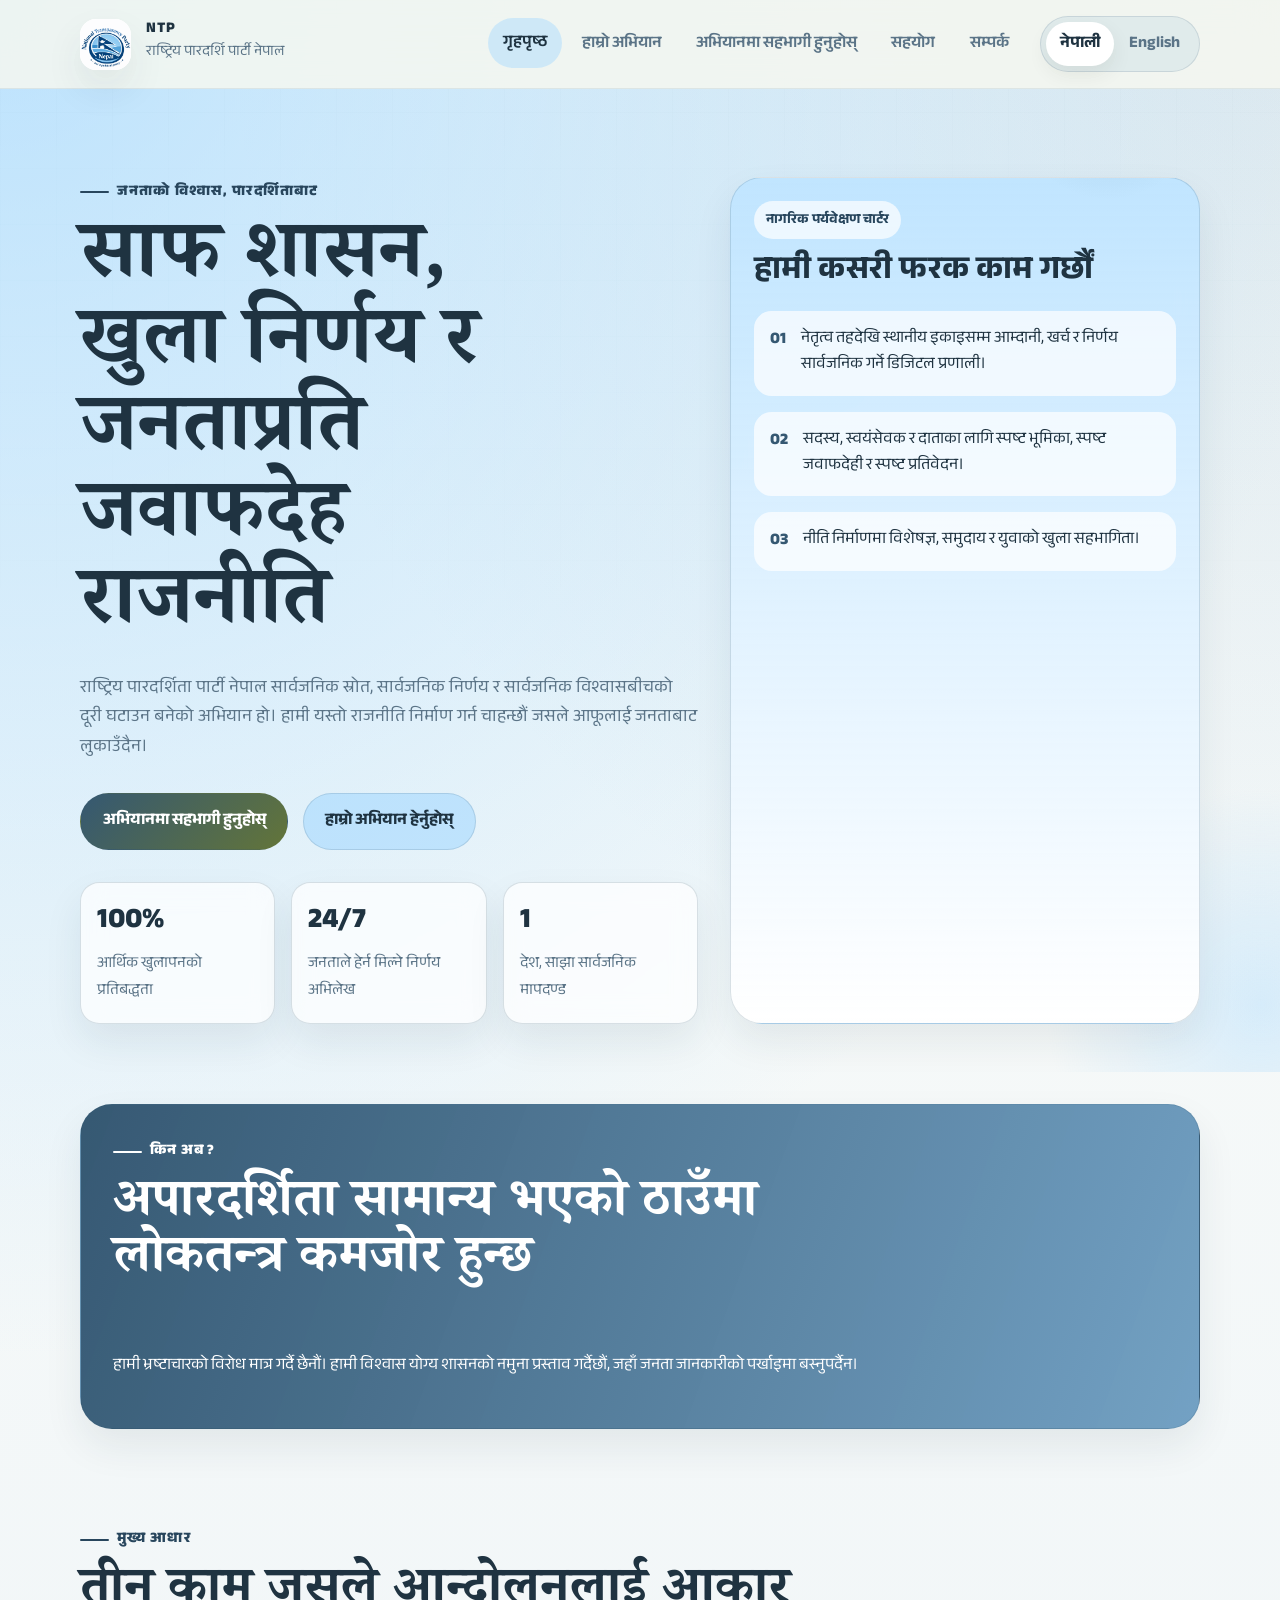
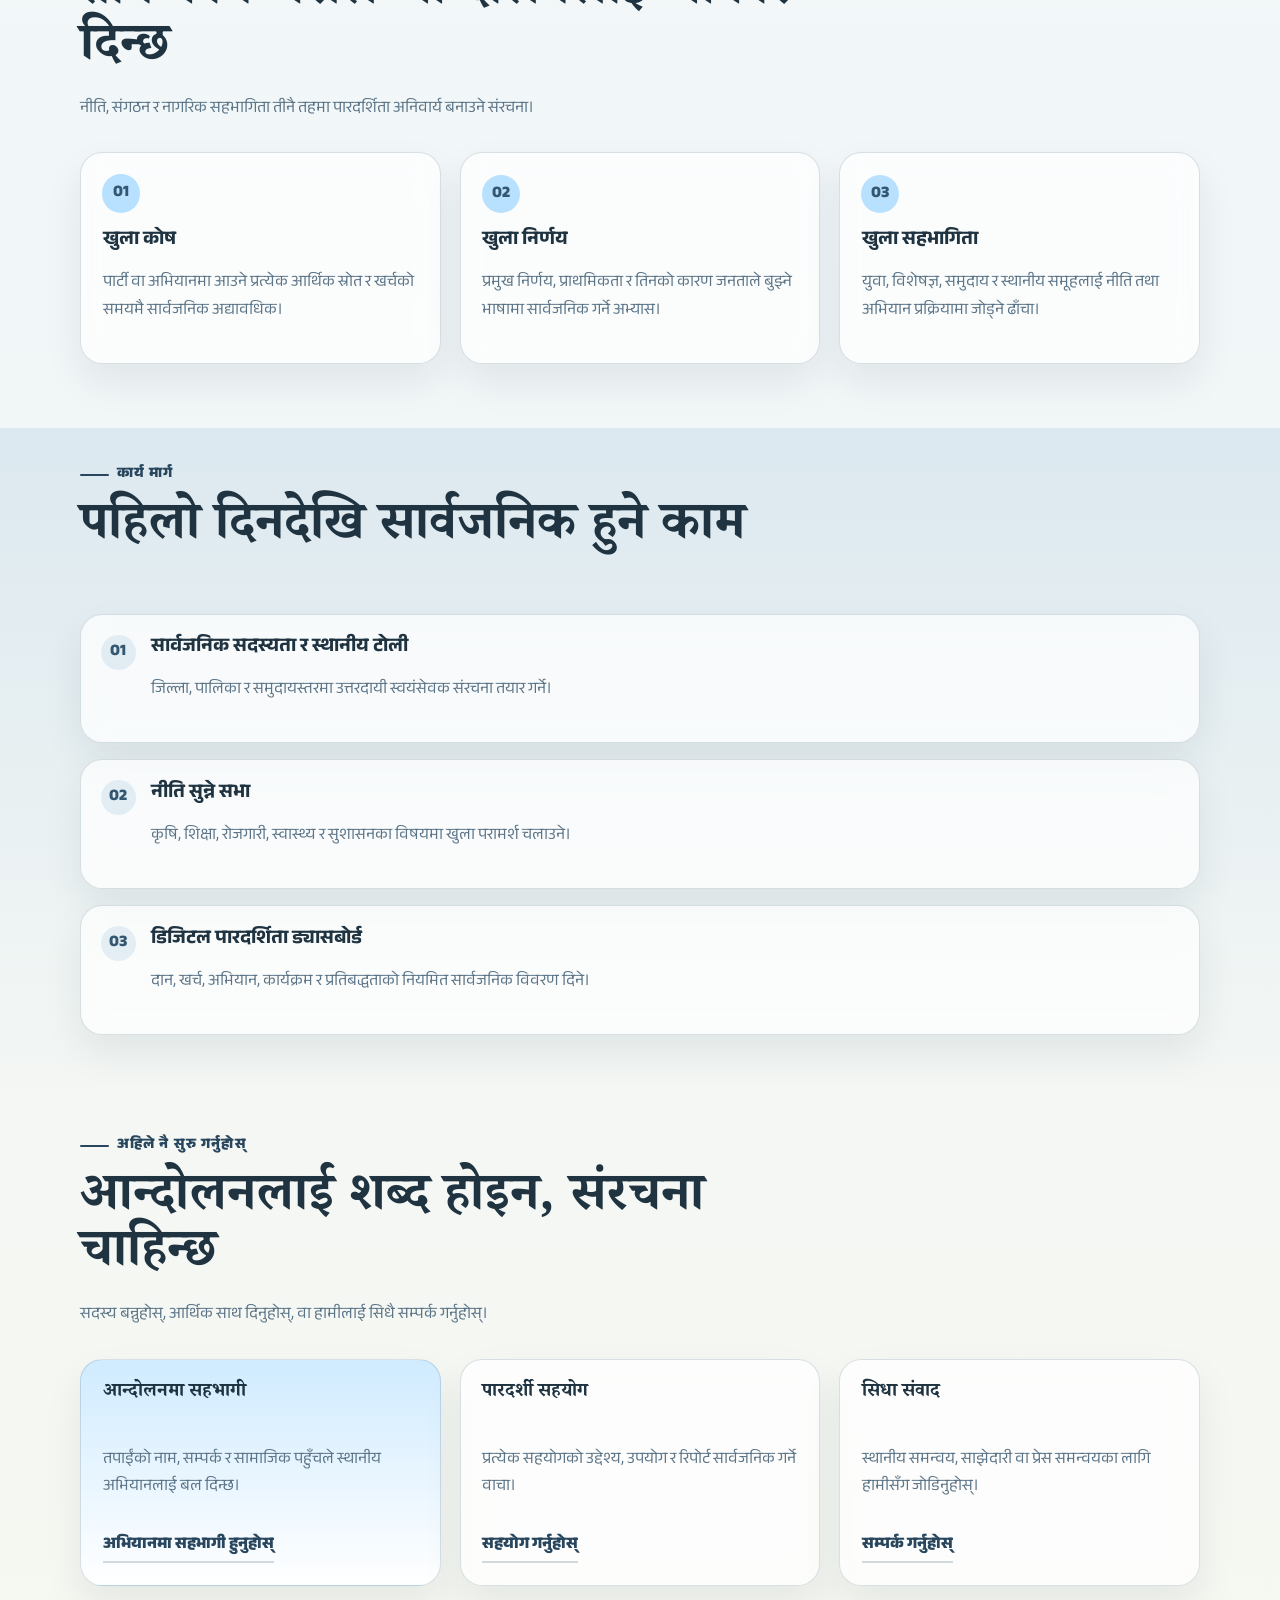
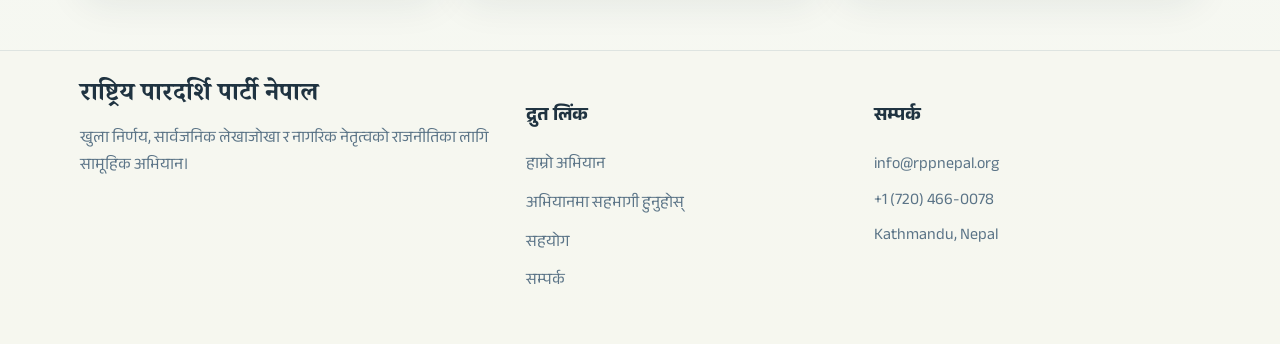
==== commit d8a7384e: "update fav icon" ====
--- a/index.html
+++ b/index.html
@@ -8,8 +8,9 @@
       name="description"
       content="National Transparency Party Nepal: a civic movement for transparent governance, public accountability, and citizen-led reform."
     >
-    <link rel="icon" type="image/png" href="assets/logo.png">
-    <link rel="apple-touch-icon" href="assets/logo.png">
+    <link rel="icon" type="image/png" sizes="32x32" href="favicon.png">
+    <link rel="shortcut icon" href="favicon.png">
+    <link rel="apple-touch-icon" sizes="180x180" href="apple-touch-icon.png">
     <link rel="preconnect" href="https://fonts.googleapis.com">
     <link rel="preconnect" href="https://fonts.gstatic.com" crossorigin>
     <link
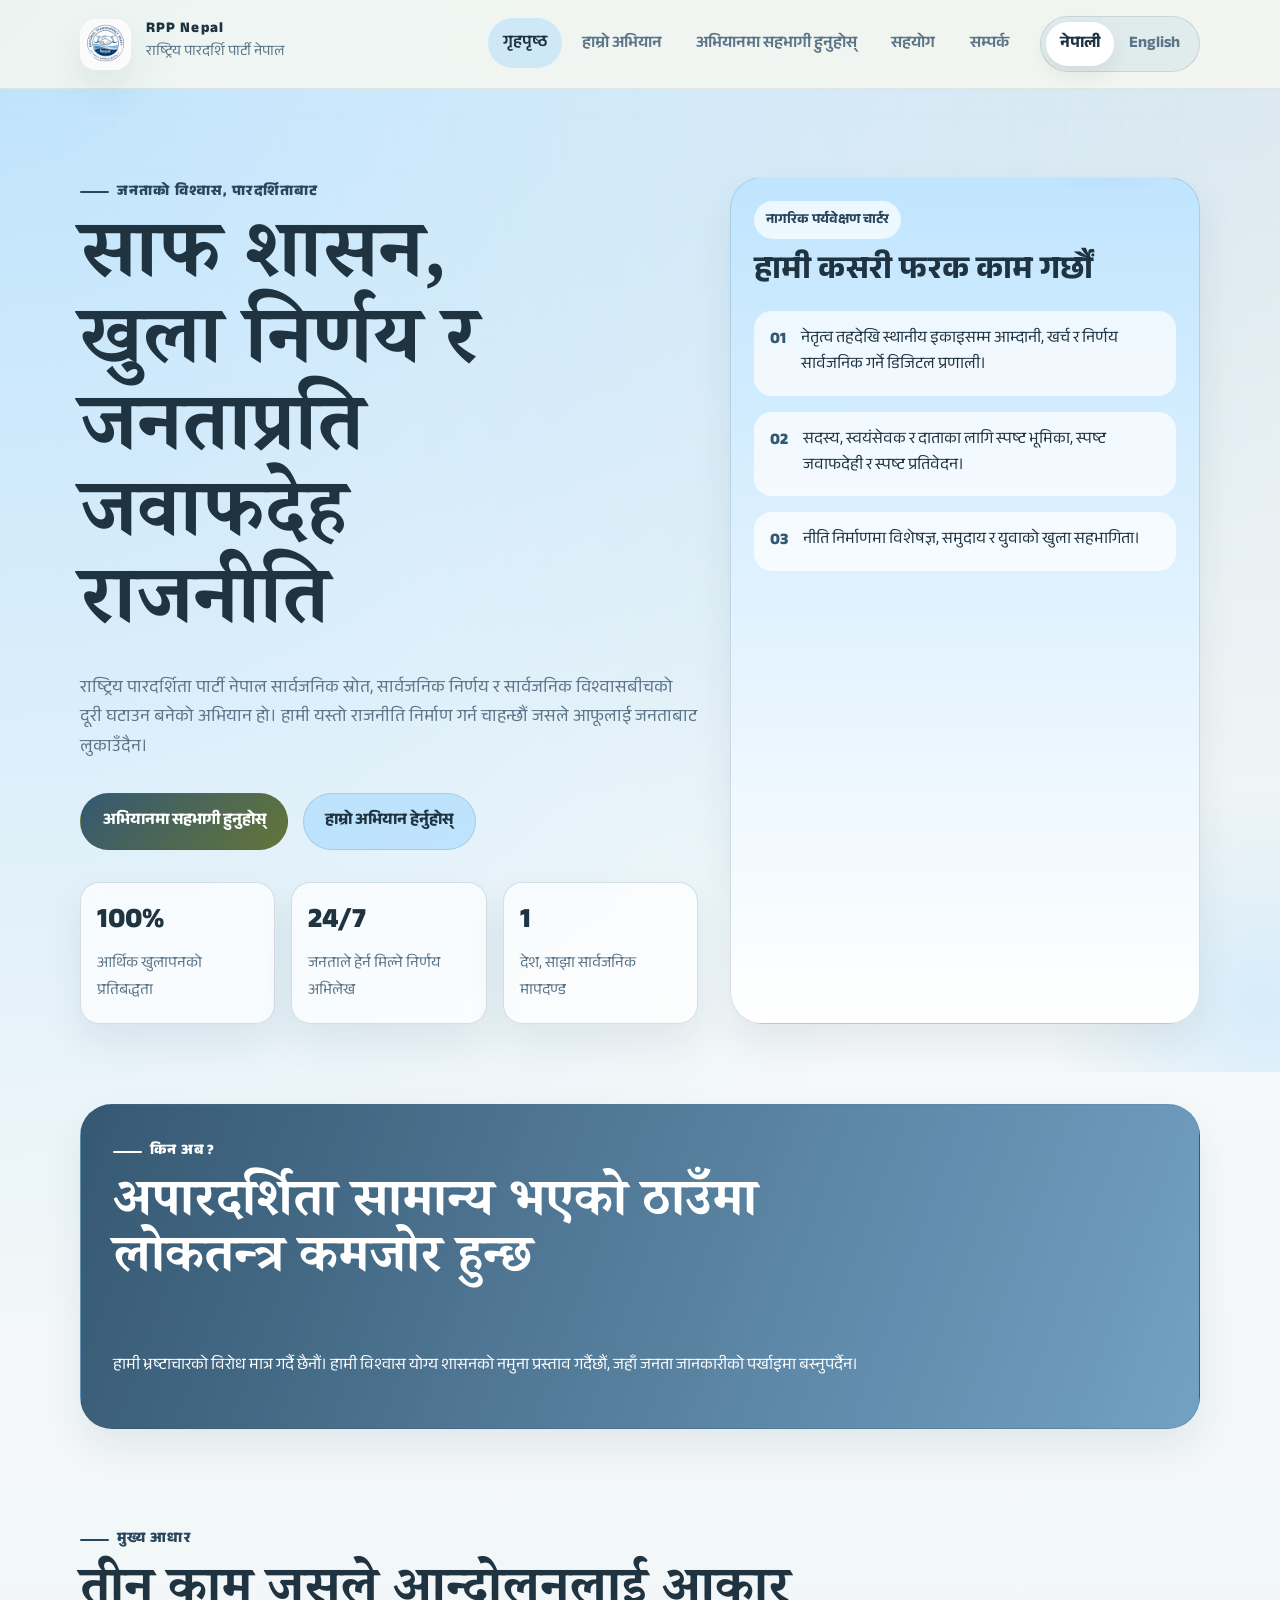
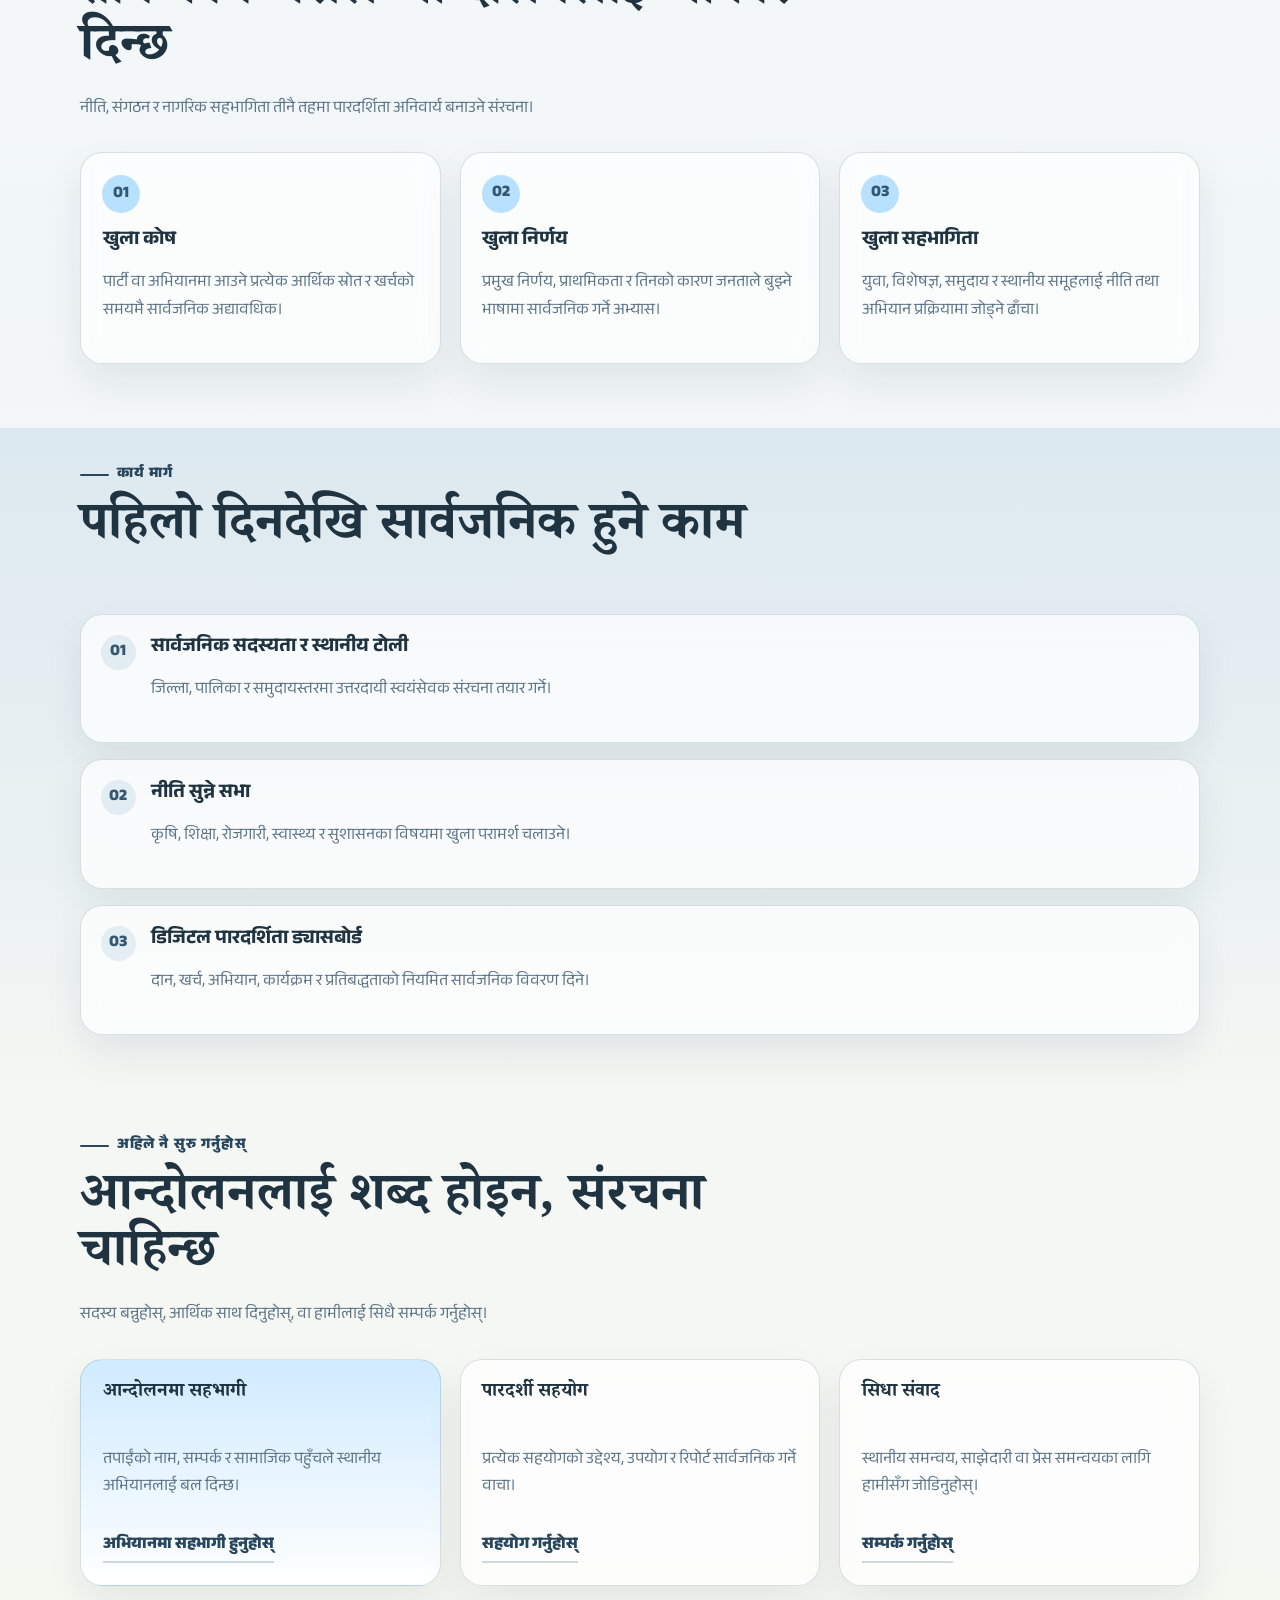
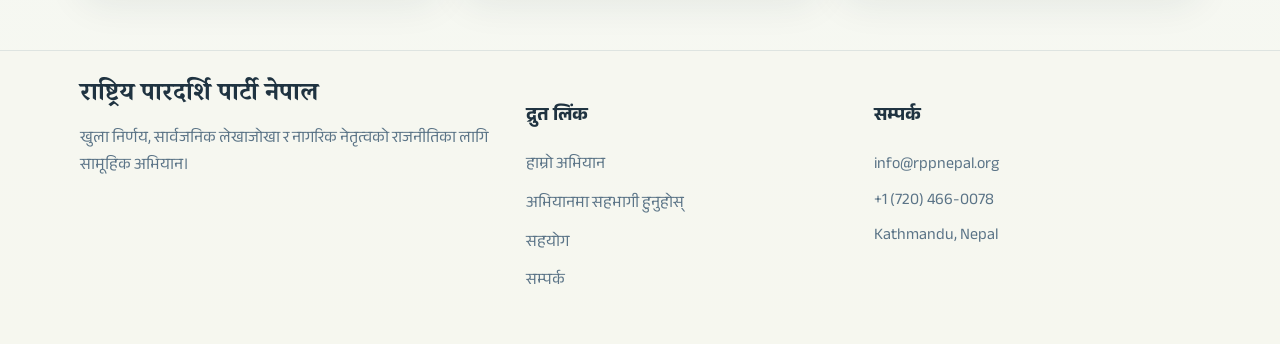
==== commit 75b2dde2: "Cms based update" ====
--- a/index.html
+++ b/index.html
@@ -19,7 +19,6 @@
     >
     <link rel="stylesheet" href="assets/css/styles.css">
     <script src="assets/js/site-config.js" defer></script>
-    <script src="assets/js/site-content.js" defer></script>
     <script src="assets/js/site.js" defer></script>
   </head>
   <body data-page="home" data-page-title="pages.home">
--- a/assets/css/styles.css
+++ b/assets/css/styles.css
@@ -690,6 +690,15 @@
   padding: clamp(1.3rem, 3vw, 2rem);
 }
 
+.form-shell-priority {
+  grid-template-columns: minmax(0, 1.35fr) minmax(260px, 0.78fr);
+}
+
+.form-stack {
+  display: grid;
+  gap: 1rem;
+}
+
 .join-form {
   border-radius: var(--radius-lg);
   padding: 1.35rem;
@@ -768,6 +777,45 @@
   padding: 1.35rem;
 }
 
+.bullet-panel {
+  display: grid;
+  gap: 0.9rem;
+}
+
+.panel-divider {
+  width: 100%;
+  height: 1px;
+  margin: 0.15rem 0 0.35rem;
+  background: linear-gradient(90deg, rgba(53, 88, 114, 0.08), rgba(53, 88, 114, 0.32), rgba(53, 88, 114, 0.08));
+}
+
+.bullet-list {
+  display: grid;
+  gap: 0.9rem;
+  margin: 0;
+  padding-left: 1.2rem;
+  color: var(--muted);
+}
+
+.bullet-list li::marker {
+  color: var(--primary);
+}
+
+.bullet-list strong {
+  display: block;
+  margin-bottom: 0.25rem;
+  color: var(--ink);
+}
+
+.bullet-list p {
+  margin: 0;
+  line-height: 1.68;
+}
+
+body[data-page="join"] .page-hero {
+  padding-bottom: 1rem;
+}
+
 .placeholder-value {
   color: var(--accent-red) !important;
   font-style: italic;
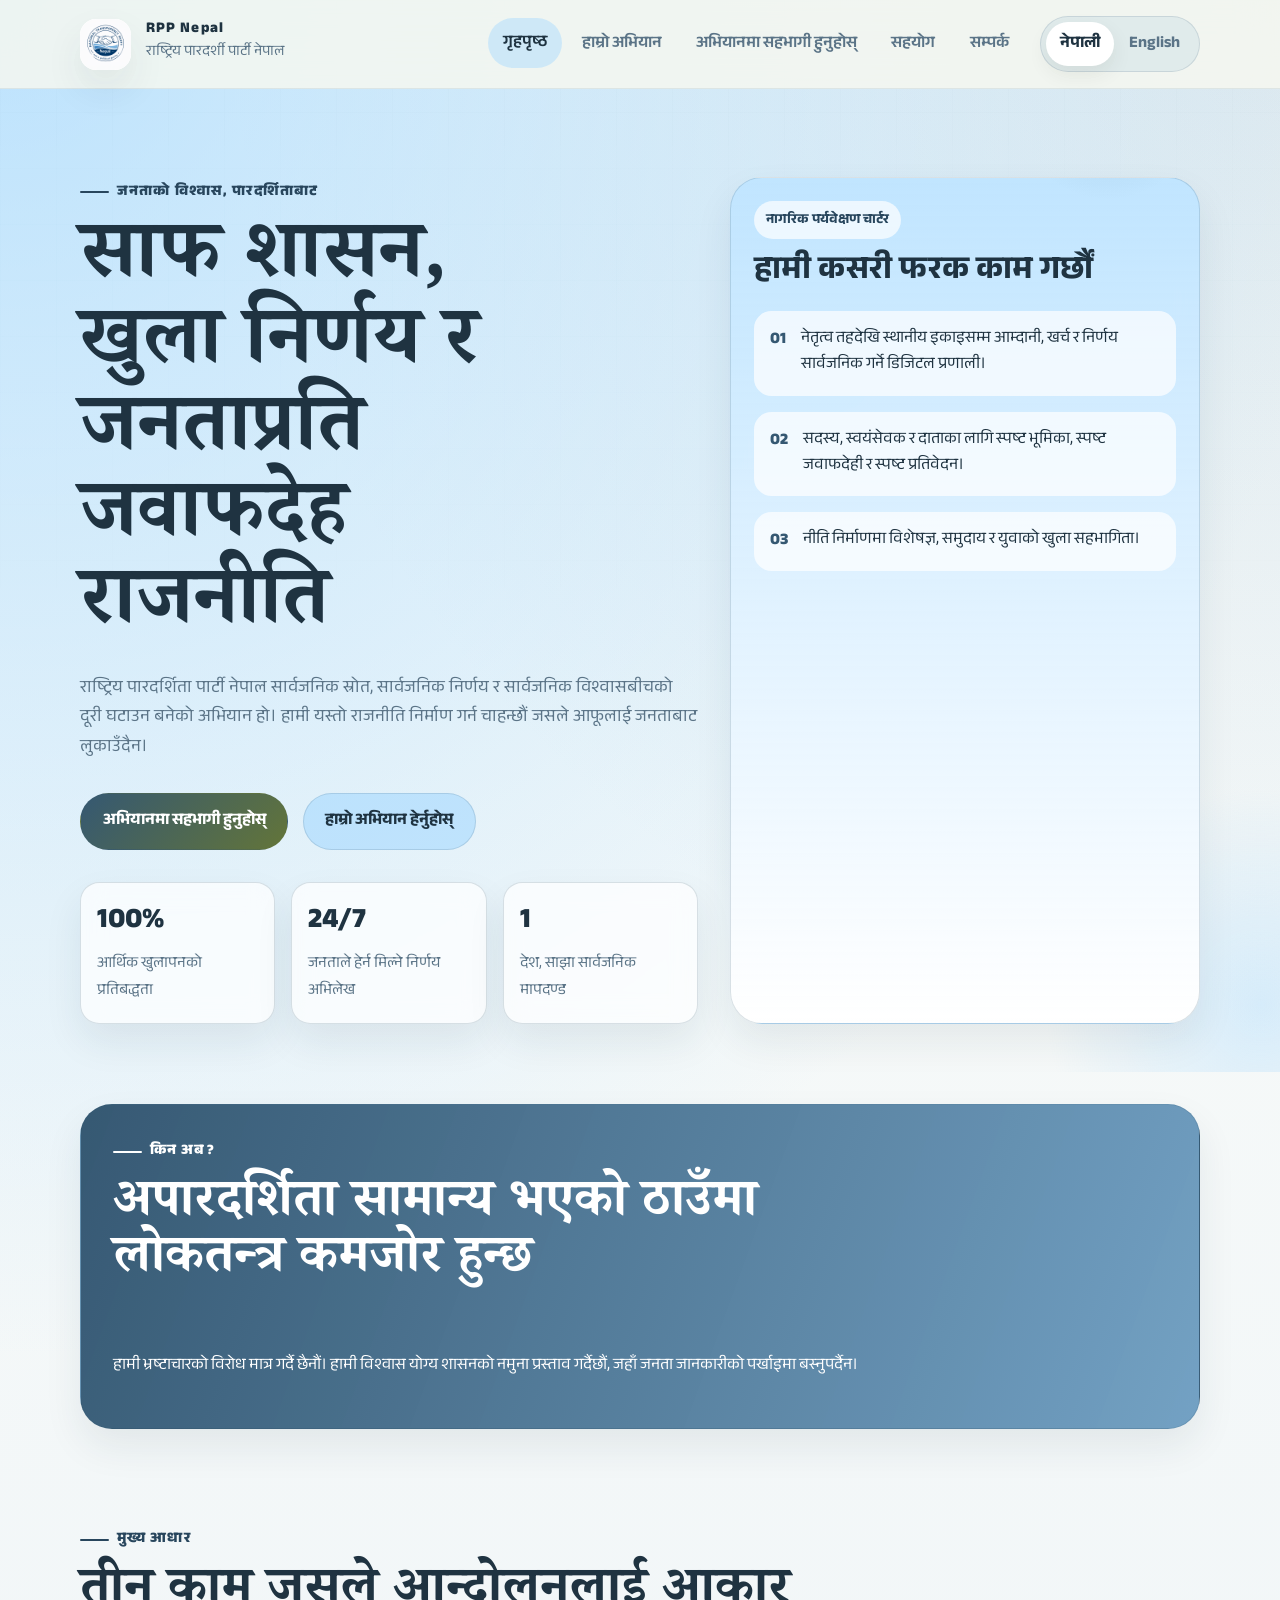
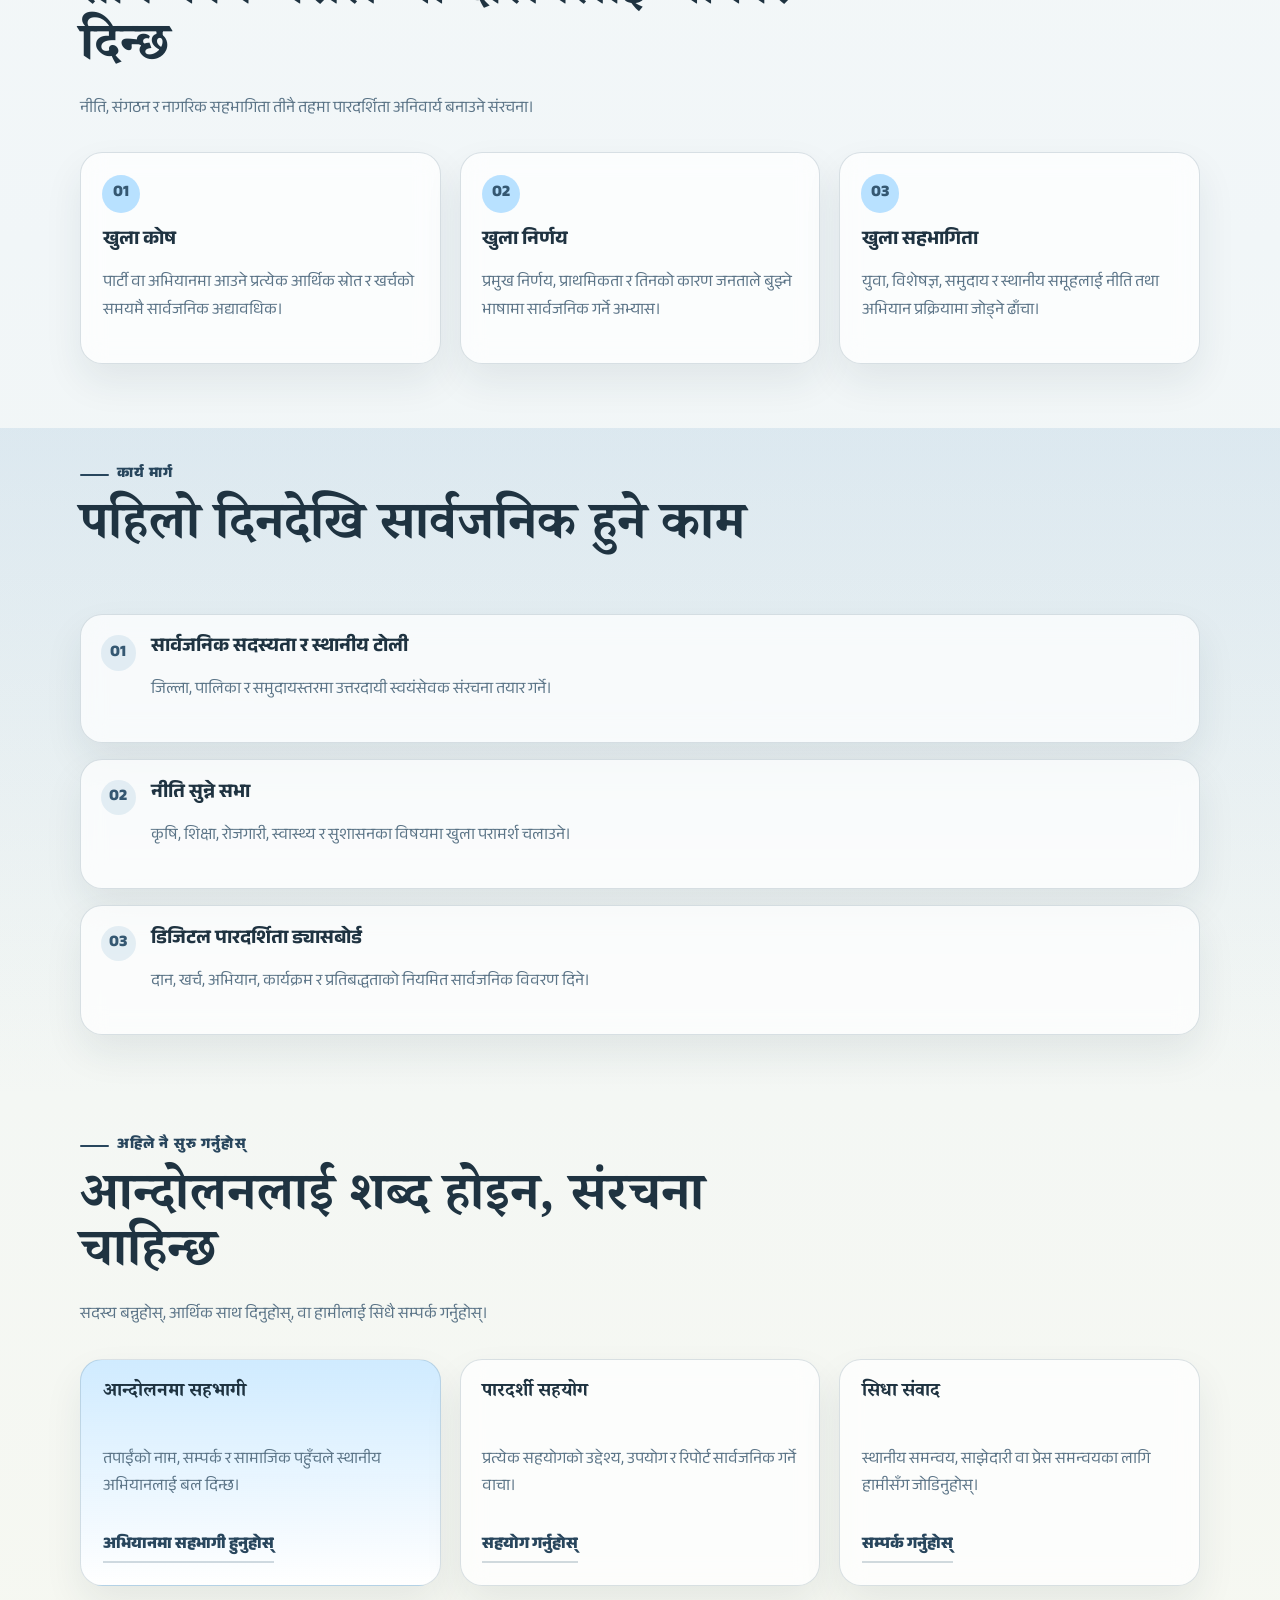
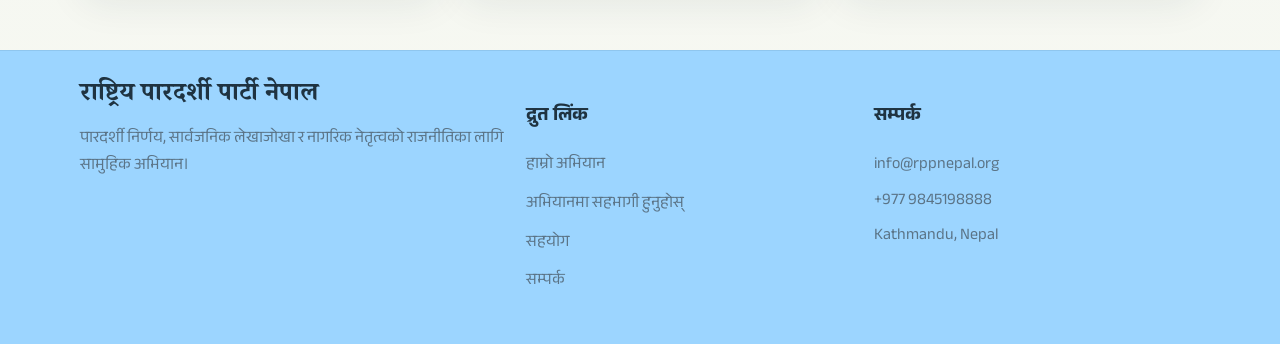
==== commit 957f9be0: "mobile ui update" ====
--- a/index.html
+++ b/index.html
@@ -43,17 +43,19 @@
           <span></span>
         </button>
 
-        <nav class="site-nav" id="site-nav" aria-label="Primary">
-          <a href="index.html" data-i18n="nav.home"></a>
-          <a href="mission.html" data-i18n="nav.mission"></a>
-          <a href="join.html" data-i18n="nav.join"></a>
-          <a href="donation.html" data-i18n="nav.donation"></a>
-          <a href="contact.html" data-i18n="nav.contact"></a>
-        </nav>
-
-        <div class="language-switch" aria-label="Language switcher">
-          <button type="button" data-lang-switch="ne">नेपाली</button>
-          <button type="button" data-lang-switch="en">English</button>
+        <div class="menu-panel">
+          <nav class="site-nav" id="site-nav" aria-label="Primary">
+            <a href="index.html" data-i18n="nav.home"></a>
+            <a href="mission.html" data-i18n="nav.mission"></a>
+            <a href="join.html" data-i18n="nav.join"></a>
+            <a href="donation.html" data-i18n="nav.donation"></a>
+            <a href="contact.html" data-i18n="nav.contact"></a>
+          </nav>
+
+          <div class="language-switch" aria-label="Language switcher">
+            <button type="button" data-lang-switch="ne">नेपाली</button>
+            <button type="button" data-lang-switch="en">English</button>
+          </div>
         </div>
       </div>
     </header>
--- a/assets/css/styles.css
+++ b/assets/css/styles.css
@@ -124,11 +124,17 @@
   font-size: 0.9rem;
 }
 
+.menu-panel {
+  display: flex;
+  align-items: center;
+  gap: 1rem;
+  margin-left: auto;
+}
+
 .site-nav {
   display: flex;
   align-items: center;
   gap: 0.25rem;
-  margin-left: auto;
 }
 
 .site-nav a {
@@ -829,7 +835,7 @@
 .site-footer {
   padding: 2rem 0 3rem;
   border-top: 1px solid rgba(53, 88, 114, 0.12);
-  background: rgba(247, 248, 240, 0.9);
+  background: var(--accent-gold);
 }
 
 .footer-grid {
@@ -857,32 +863,37 @@
 @media (max-width: 980px) {
   .header-row {
     flex-wrap: wrap;
+    align-items: center;
   }
 
   .nav-toggle {
     display: inline-block;
-    margin-left: auto;
-  }
-
-  .site-nav {
+  }
+
+  .menu-panel {
     display: none;
     width: 100%;
+    padding-top: 0.35rem;
     margin-left: 0;
-    padding-top: 0.35rem;
+  }
+
+  body.nav-open .menu-panel {
+    display: grid;
+    gap: 0.85rem;
+  }
+
+  .site-nav {
     flex-direction: column;
     align-items: stretch;
   }
 
-  body.nav-open .site-nav {
-    display: flex;
-  }
-
   .site-nav a {
     padding: 0.8rem 1rem;
   }
 
   .language-switch {
-    margin-left: auto;
+    width: fit-content;
+    margin-left: 0;
   }
 
   .hero-grid,
@@ -925,14 +936,15 @@
 
   .header-row {
     gap: 0.75rem;
+    justify-content: space-between;
   }
 
   .brand {
-    width: 100%;
-  }
-
-  .language-switch {
-    order: 4;
-    margin-left: 0;
-  }
-}
+    flex: 1 1 auto;
+    min-width: 0;
+  }
+
+  .menu-panel {
+    padding-top: 0.2rem;
+  }
+}
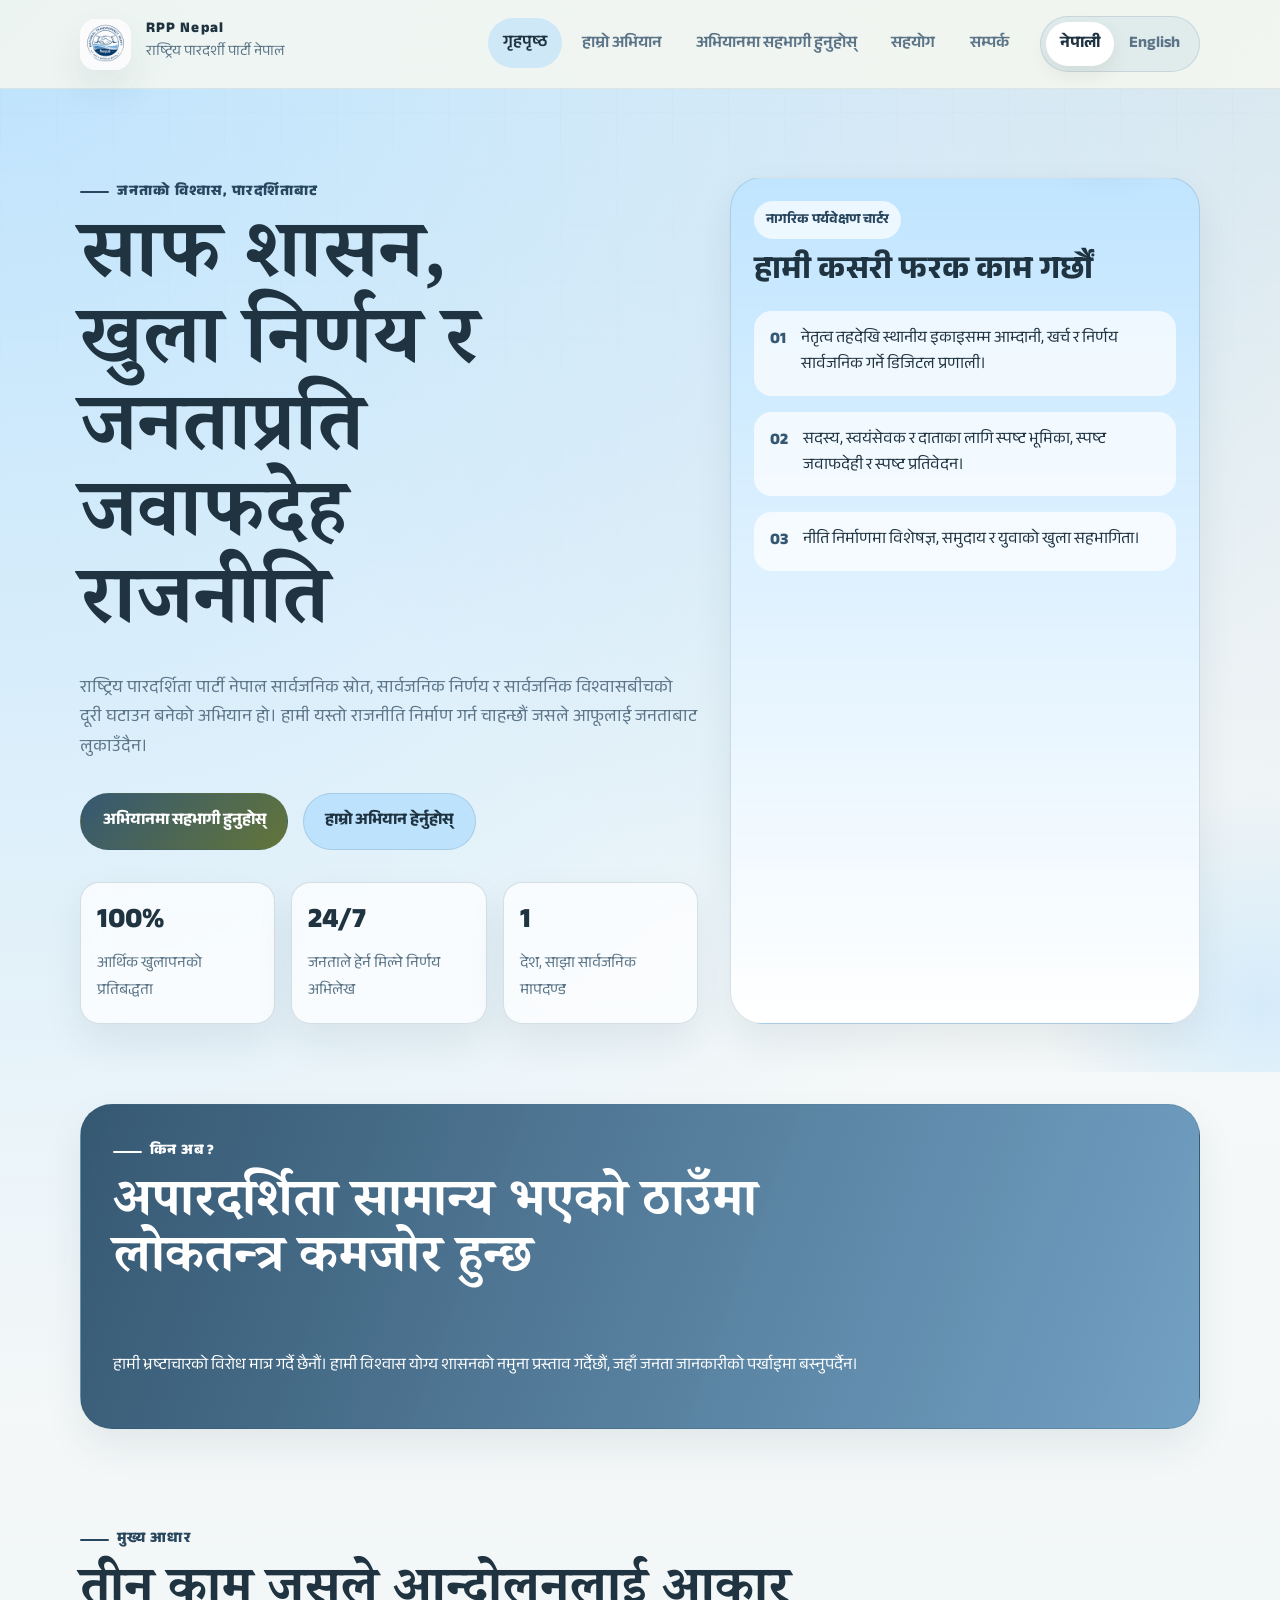
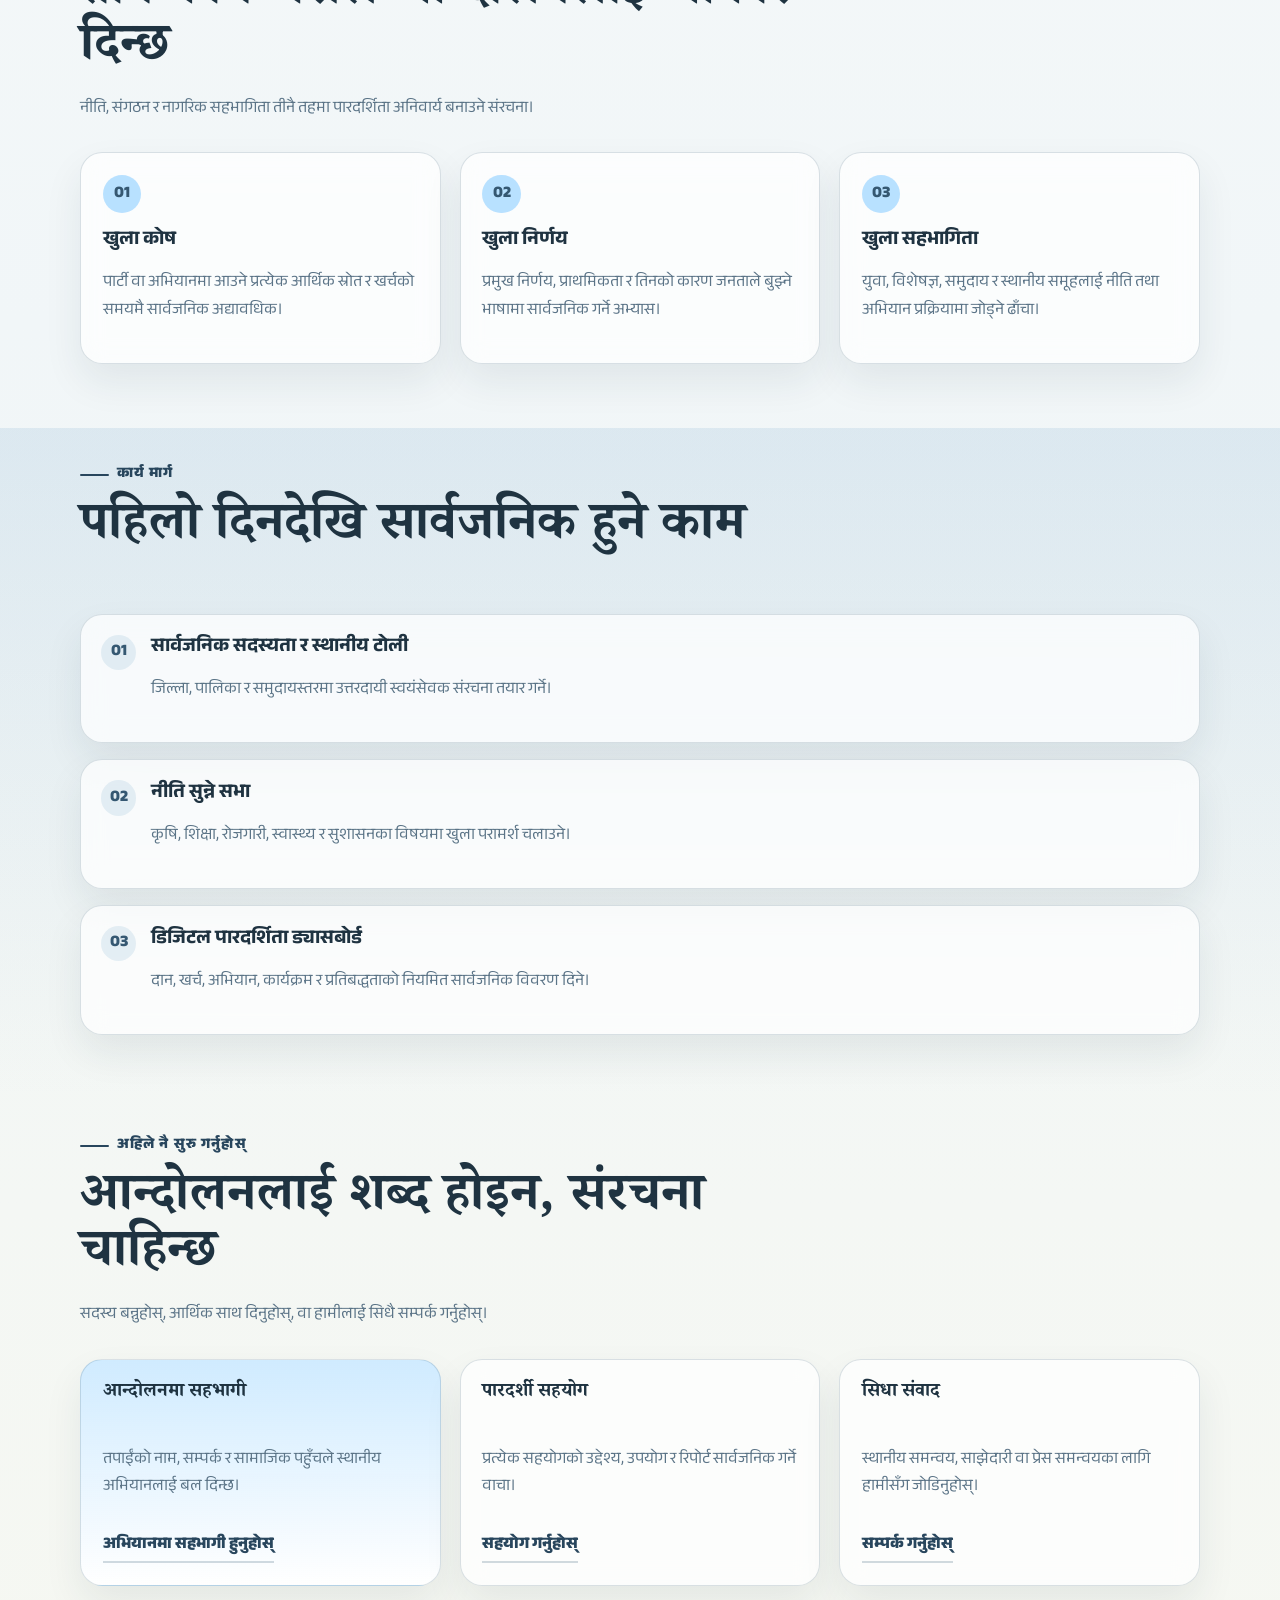
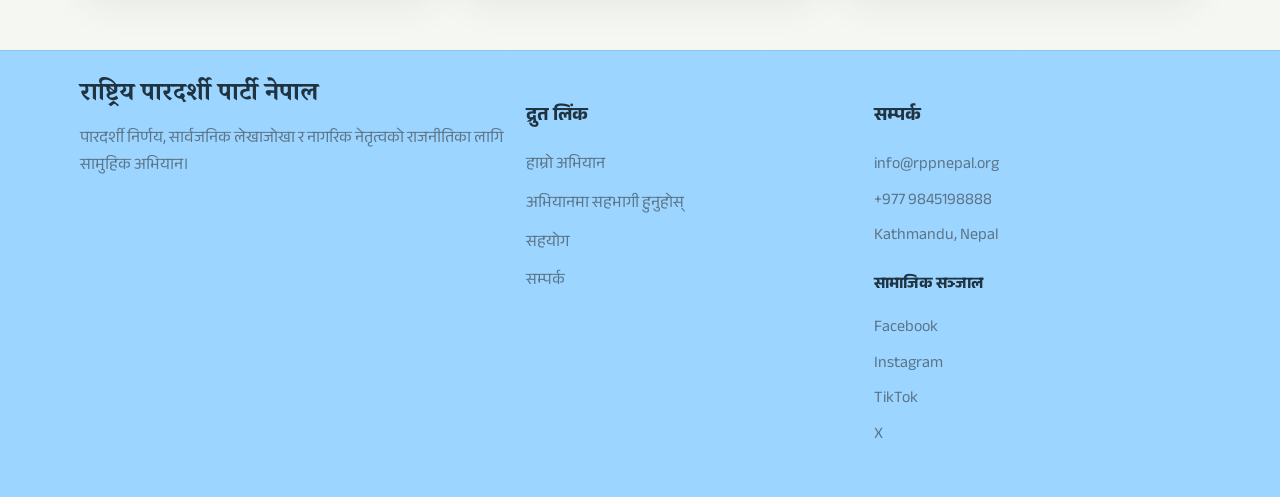
==== commit f8b6c326: "mobile ui update" ====
--- a/index.html
+++ b/index.html
@@ -233,6 +233,13 @@
               <span data-config="organization.address"></span>
             </li>
           </ul>
+          <h3 class="footer-subheading" data-i18n="footer.socialTitle"></h3>
+          <ul class="footer-links footer-links-compact">
+            <li><a href="#" data-config="organization.social.facebook" data-config-type="url">Facebook</a></li>
+            <li><a href="#" data-config="organization.social.instagram" data-config-type="url">Instagram</a></li>
+            <li><a href="#" data-config="organization.social.tiktok" data-config-type="url">TikTok</a></li>
+            <li><a href="#" data-config="organization.social.x" data-config-type="url">X</a></li>
+          </ul>
         </div>
       </div>
     </footer>
--- a/assets/css/styles.css
+++ b/assets/css/styles.css
@@ -356,7 +356,6 @@
 .cta-card,
 .pledge-card,
 .detail-panel,
-.contact-sidebar,
 .callout-banner,
 .join-form,
 .form-note-card {
@@ -625,14 +624,26 @@
 
 .contact-grid {
   display: grid;
-  grid-template-columns: minmax(0, 1.1fr) minmax(280px, 0.85fr);
+  grid-template-columns: minmax(0, 1fr);
   gap: 1.25rem;
-}
-
-.detail-panel,
-.contact-sidebar {
+  align-items: start;
+  max-width: 860px;
+  margin: 0 auto;
+}
+
+.contact-form-shell {
+  display: block;
+  padding: 0;
+}
+
+.detail-panel {
   border-radius: var(--radius-xl);
   padding: 1.45rem;
+}
+
+.contact-sidebar {
+  display: grid;
+  gap: 1.25rem;
 }
 
 .detail-list,
@@ -721,12 +732,17 @@
   gap: 0.5rem;
 }
 
+.field-full {
+  grid-column: 1 / -1;
+}
+
 .field span,
 .consent-row span {
   font-weight: 700;
 }
 
-.field input {
+.field input,
+.field textarea {
   width: 100%;
   min-height: 3.25rem;
   padding: 0.9rem 1rem;
@@ -736,8 +752,15 @@
   transition: border-color 140ms ease, box-shadow 140ms ease, background-color 140ms ease;
 }
 
+.field textarea {
+  min-height: 10rem;
+  resize: vertical;
+}
+
 .field input:focus,
-.field input:focus-visible {
+.field input:focus-visible,
+.field textarea:focus,
+.field textarea:focus-visible {
   outline: none;
   border-color: rgba(53, 88, 114, 0.55);
   box-shadow: 0 0 0 4px rgba(156, 213, 255, 0.28);
@@ -858,6 +881,11 @@
 
 .footer-links-compact {
   gap: 0.5rem;
+}
+
+.footer-subheading {
+  margin: 1.35rem 0 0;
+  font-size: 1rem;
 }
 
 @media (max-width: 980px) {
